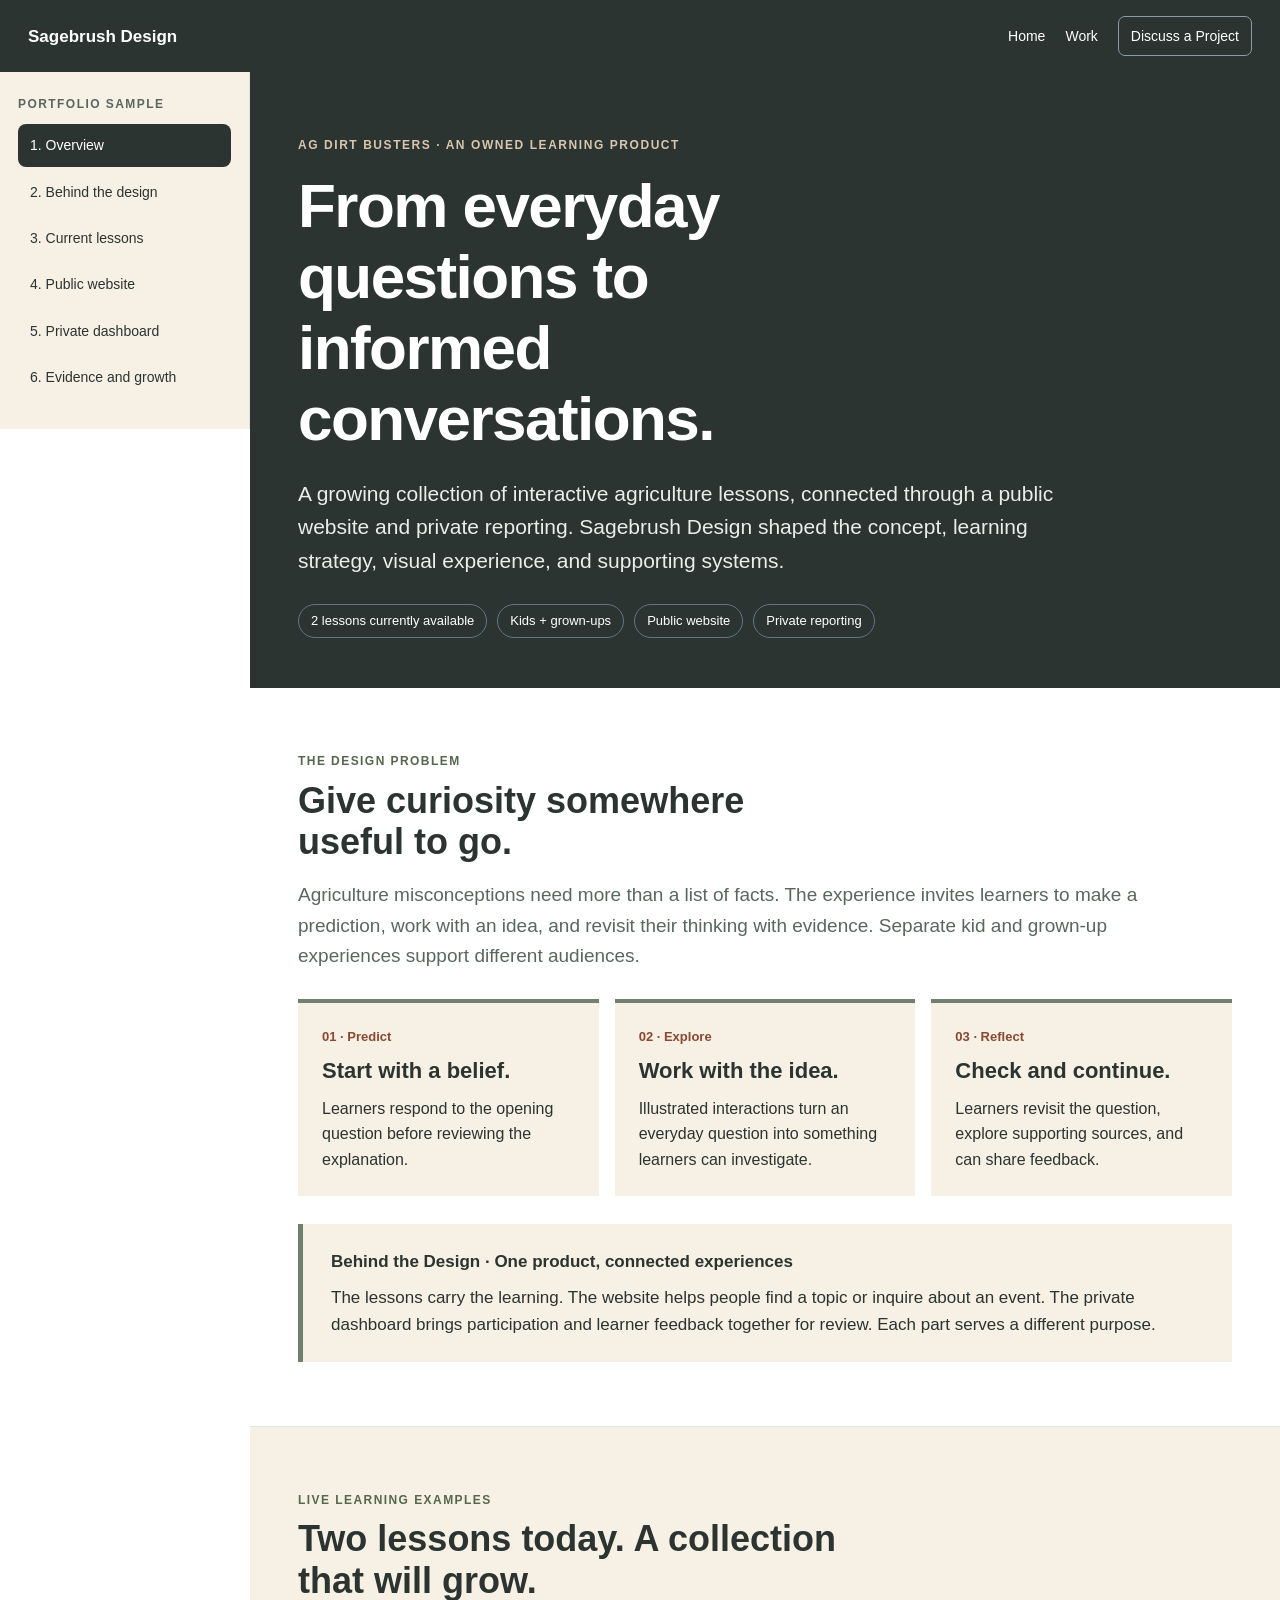
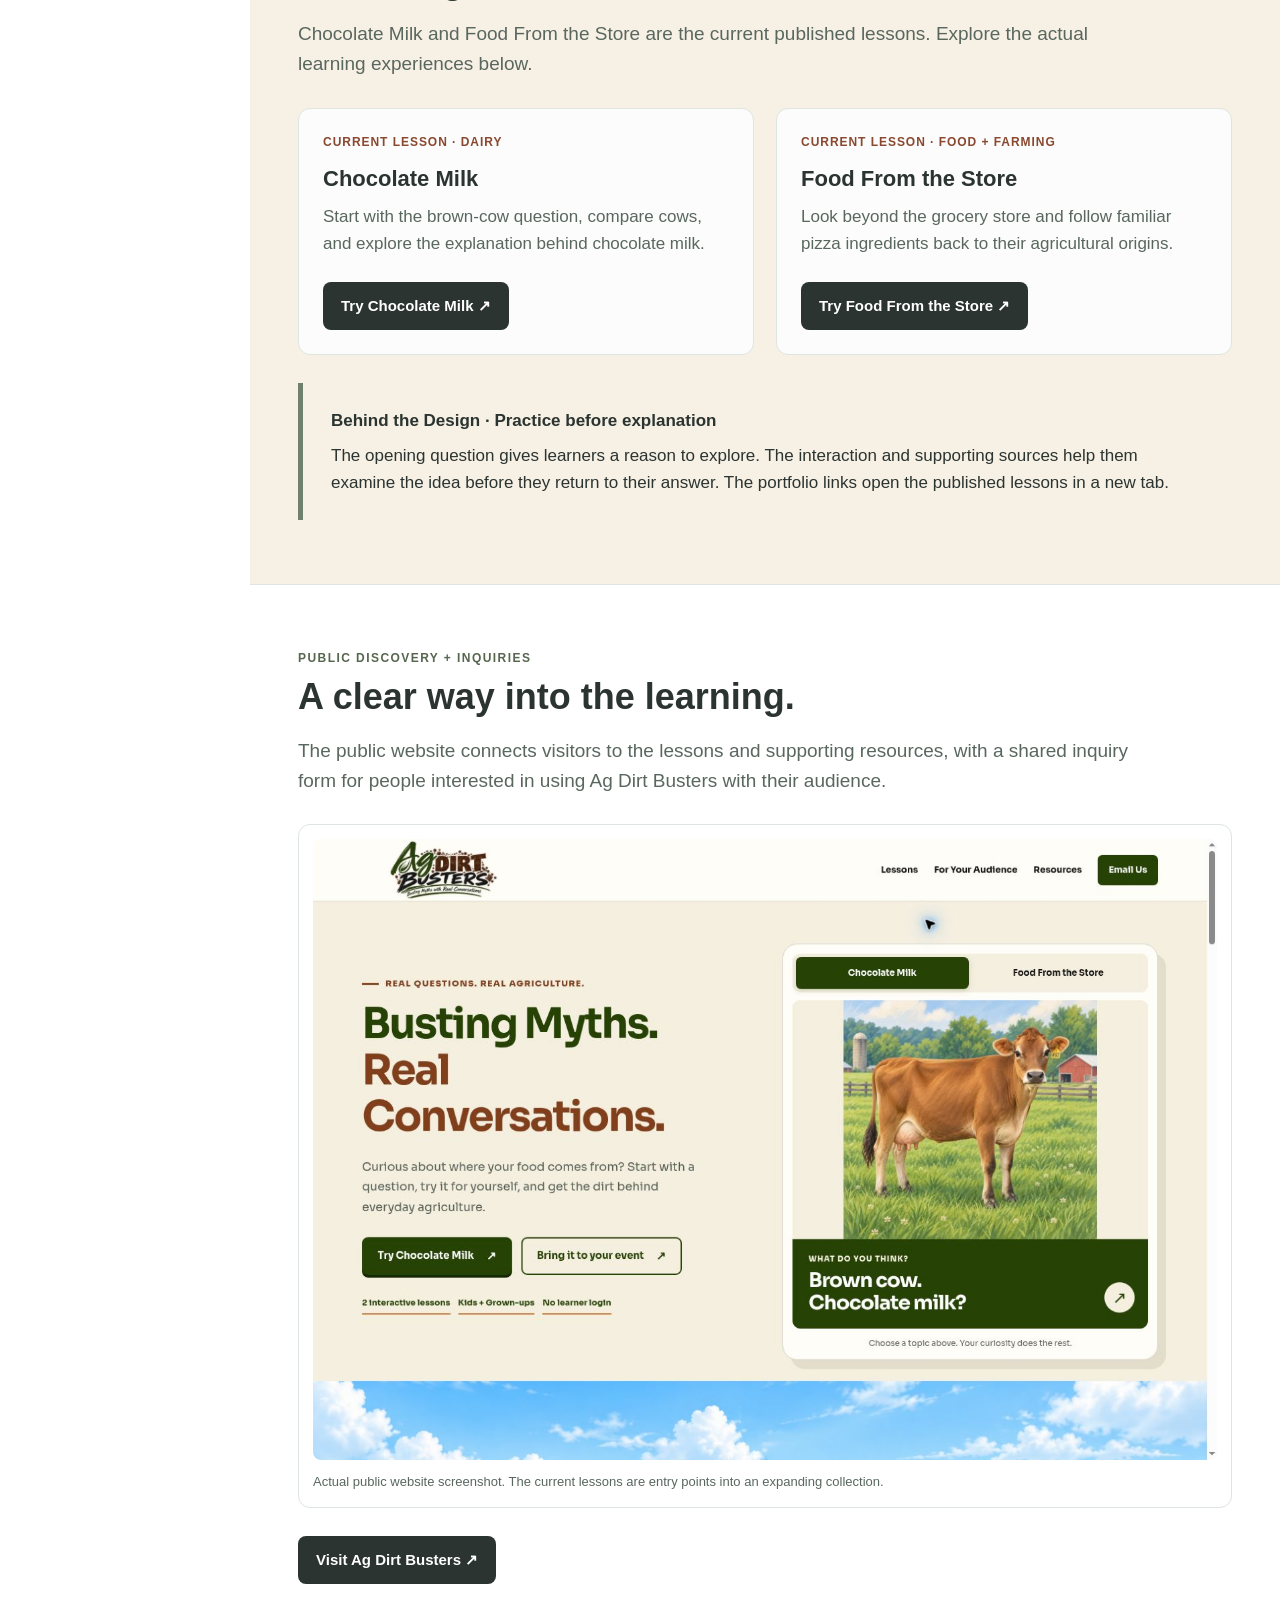
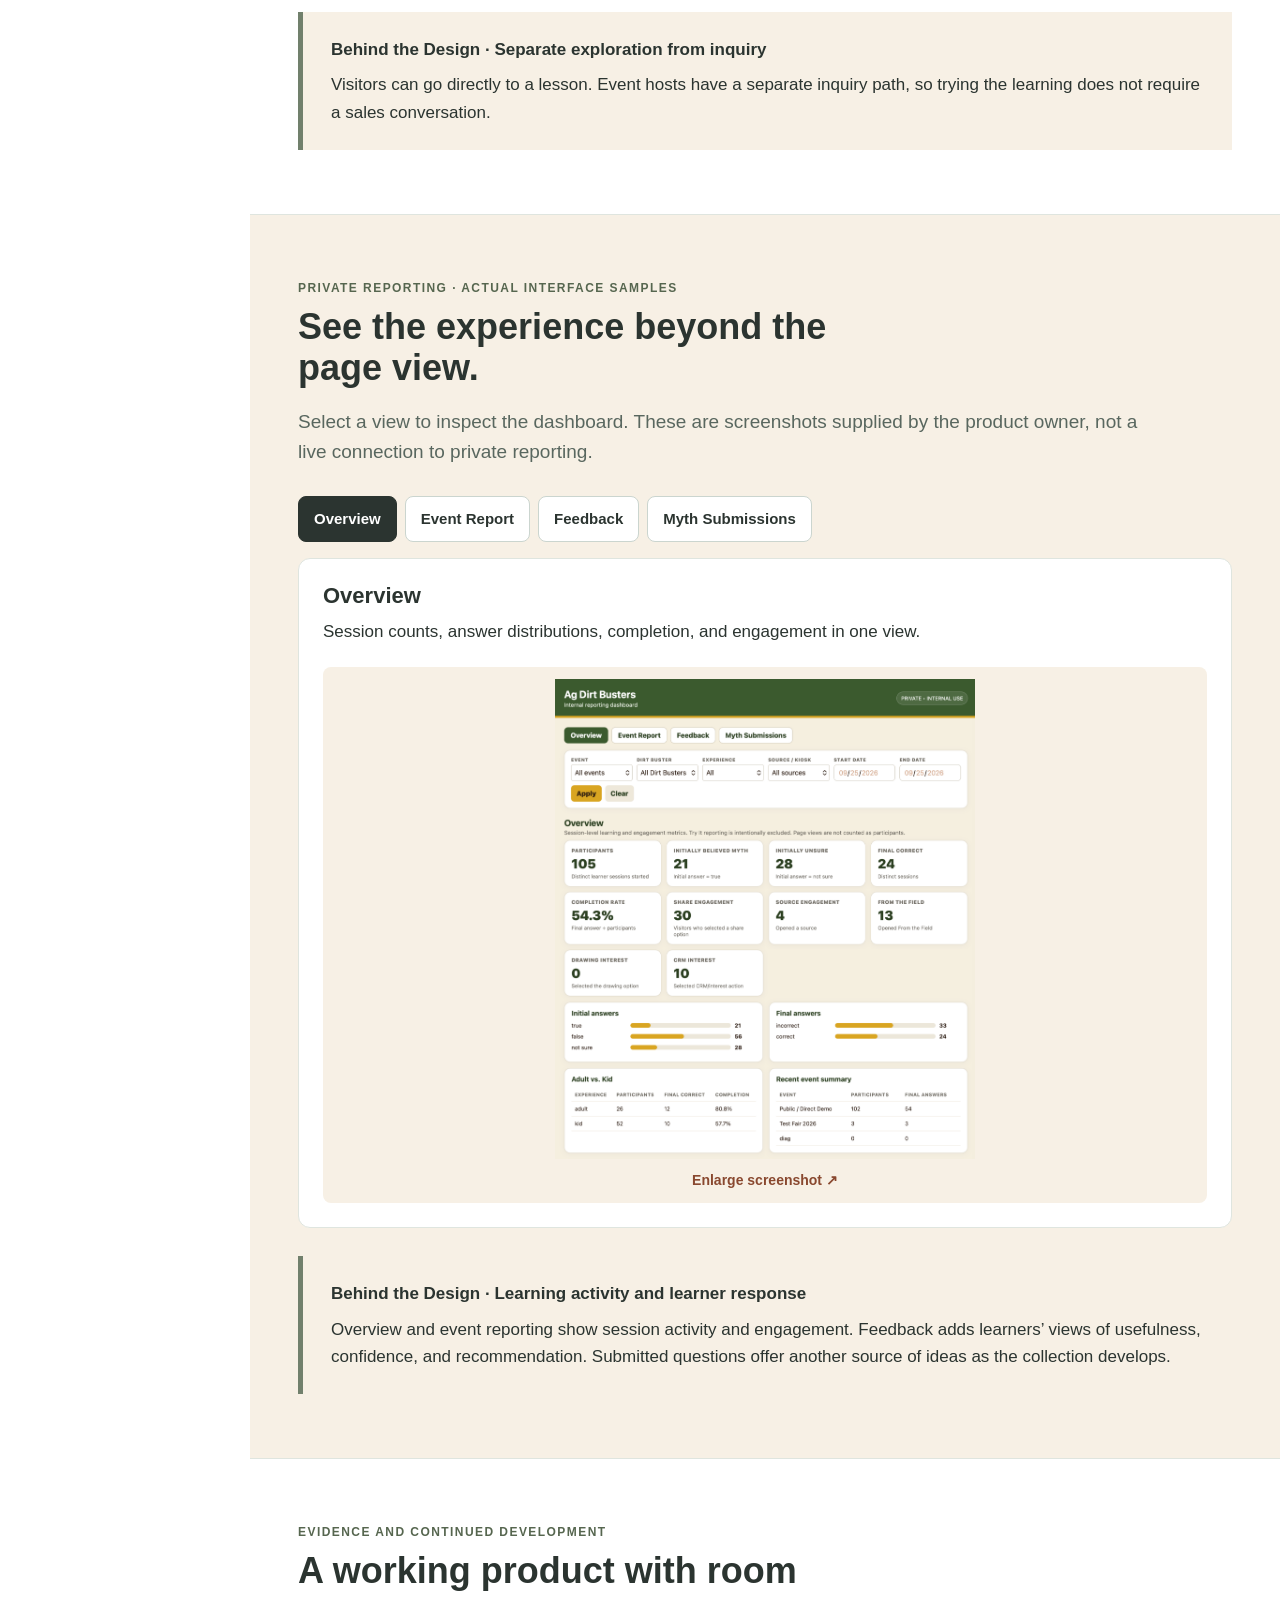
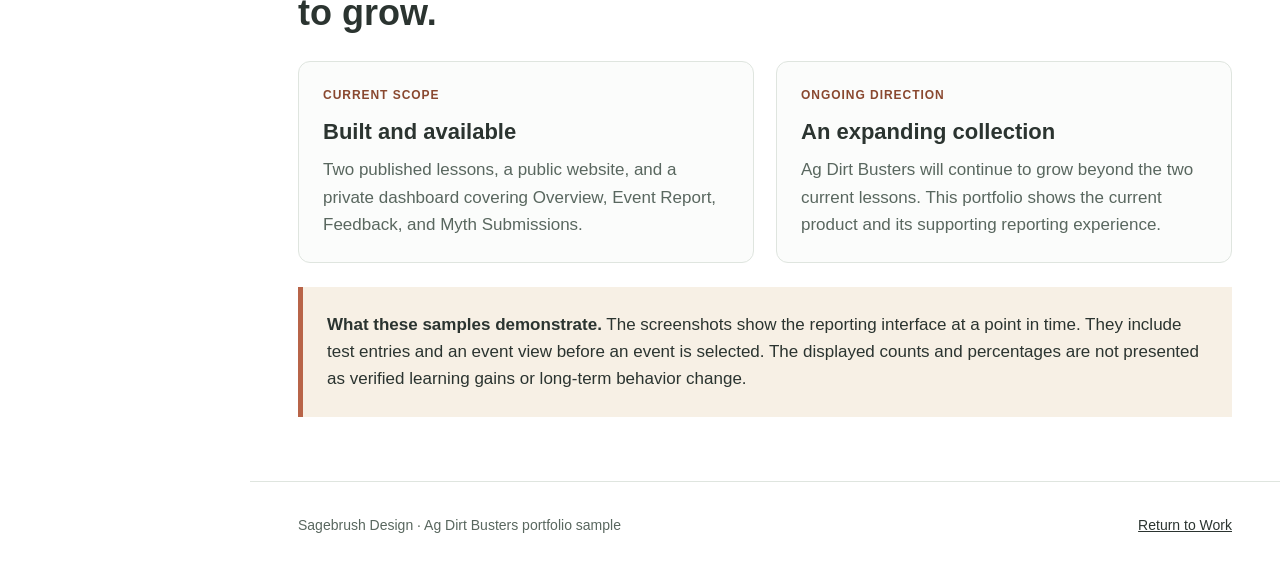
==== website/samples/ag-dirt-busters/index.html @ 55160760 "Add current Ag Dirt Busters portfolio and align sample framing with Sagebrush brand" ====
<!doctype html>
<html lang="en"><head><meta charset="utf-8"><meta name="viewport" content="width=device-width,initial-scale=1">
<title>Ag Dirt Busters | Portfolio Sample | Sagebrush Design</title>
<meta name="description" content="An expanding agriculture learning product: interactive lessons, a public website, and private reporting. Explore the design decisions and actual dashboard samples.">
<style>
:root{--ink:#2B3430;--navy:#2B3430;--sage:#71806c;--clay:#b86448;--cream:#f7f0e5;--muted:#59675f;--line:#dfe5df;--header-h:65px}*{box-sizing:border-box}html{scroll-behavior:smooth}body{margin:0;font:17px/1.6 Arial,Helvetica,sans-serif;color:var(--ink);background:#F7F0E5}img{display:block;max-width:100%}a{color:#89482f}button{font:inherit;cursor:pointer}a:focus-visible,button:focus-visible,summary:focus-visible{outline:3px solid var(--clay);outline-offset:4px}h1,h2,h3,p,figure{margin:0}h1,h2,h3{line-height:1.15}p+p{margin-top:16px}.top{position:sticky;top:0;z-index:20;background:var(--navy);color:white;padding:16px 28px;display:flex;gap:20px;align-items:center;justify-content:space-between;flex-wrap:wrap}.brand{font-weight:700;color:white;text-decoration:none}.site-nav{display:flex;gap:20px;align-items:center;flex-wrap:wrap}.site-nav a{color:white;text-decoration:none;font-size:14px}.site-nav .cta{border:1px solid #8d9aa9;padding:8px 12px;border-radius:7px}.layout{display:grid;grid-template-columns:250px minmax(0,1fr);max-width:1500px;margin:auto;background:white}.nav{position:sticky;top:var(--header-h);align-self:start;max-height:calc(100vh - var(--header-h));overflow:auto;background:#F7F0E5;padding:26px 18px;border-right:1px solid var(--line)}.nav h2{font-size:12px;letter-spacing:.12em;text-transform:uppercase;color:var(--muted);margin-bottom:12px}.nav a{display:block;text-decoration:none;color:var(--ink);font-size:14px;padding:10px 12px;margin:4px 0;border-radius:8px}.nav a:hover{background:#D9C6AE}.nav a[aria-current]{background:var(--navy);color:white}main{min-width:0}section[id]{scroll-margin-top:calc(var(--header-h) + 16px)}.hero{background:var(--navy);color:white;padding:64px 48px 50px}.eyebrow{font-size:12px;font-weight:700;letter-spacing:.13em;text-transform:uppercase;color:#d9c6ae}.hero h1{font-size:clamp(40px,5vw,62px);max-width:14ch;margin:14px 0 22px;letter-spacing:-.025em}.lede{font-size:21px;color:#e8efeb;max-width:760px}.scope{display:flex;flex-wrap:wrap;gap:10px;margin-top:26px}.scope span{border:1px solid #637489;border-radius:999px;padding:6px 12px;font-size:13px}.section{padding:64px 48px;border-bottom:1px solid var(--line)}.section h2{font-size:clamp(28px,3vw,36px);margin:8px 0 18px;max-width:27ch}.section h3{font-size:22px;margin-bottom:12px}.kicker{font-size:12px;text-transform:uppercase;letter-spacing:.12em;color:#56664f;font-weight:700}.intro{font-size:19px;color:var(--muted);max-width:850px}.two,.three{display:grid;grid-template-columns:repeat(2,minmax(0,1fr));gap:22px;margin-top:28px}.three{grid-template-columns:repeat(3,minmax(0,1fr))}.card{padding:24px;border:1px solid var(--line);background:#fbfcfb;border-radius:12px;display:flex;flex-direction:column;align-items:flex-start}.card p{color:var(--muted)}.card .label{font-size:12px;letter-spacing:.08em;text-transform:uppercase;font-weight:700;color:#89482f;margin-bottom:14px}.card .action{margin-top:auto;padding-top:24px}.btn{display:inline-block;background:var(--navy);color:white;padding:12px 18px;border-radius:8px;text-decoration:none;font-weight:700;font-size:15px}.btn:hover{background:#1F2825}.behind{padding:24px 28px;background:#F7F0E5;border-left:5px solid var(--sage);margin-top:28px}.behind strong{display:block;color:var(--navy);margin-bottom:8px}.visual{padding:14px;border:1px solid var(--line);border-radius:12px;background:white;margin:28px 0}.visual img{width:100%;height:auto;border-radius:8px}.caption{font-size:13px;color:var(--muted);margin-top:12px}.tint{background:#F7F0E5}.sequence{display:grid;grid-template-columns:repeat(3,minmax(0,1fr));gap:16px;margin-top:28px}.step{background:var(--cream);border-top:4px solid var(--sage);padding:24px}.step b{display:block;color:#89482f;font-size:13px;margin-bottom:10px}.step p{font-size:16px}.tabs{display:flex;flex-wrap:wrap;gap:8px;margin:28px 0 16px}.tabs button{padding:10px 15px;border:1px solid #cbd5cf;border-radius:8px;background:white;color:var(--ink);font-size:15px;font-weight:700}.tabs button[aria-selected=true]{background:var(--navy);border-color:var(--navy);color:white}.sample-panel{padding:24px;border:1px solid var(--line);border-radius:12px;background:white}.sample-panel[hidden]{display:none}.sample-panel h3{margin:0 0 10px}.sample-panel .image-button{display:block;width:100%;background:#F7F0E5;border:0;border-radius:8px;padding:12px;margin-top:22px}.image-button img{width:100%;height:480px;object-fit:contain}.enlarge{display:block;margin:10px 0 0;color:#89482f;font-size:14px;font-weight:700}.boundary{border-left:5px solid var(--clay);background:var(--cream);padding:24px;margin-top:24px}.footer{padding:32px 48px;color:var(--muted);font-size:14px;display:flex;flex-wrap:wrap;gap:20px;justify-content:space-between}.footer a{color:var(--ink)}dialog{width:min(1250px,calc(100vw - 24px));max-height:calc(100dvh - 24px);padding:20px;border:0;border-radius:12px;background:white}dialog::backdrop{background:#1F2825db}.dialog-head{display:flex;align-items:center;justify-content:space-between;gap:20px;margin-bottom:18px}.dialog-head h2{font-size:22px}.close{width:44px;height:44px;border:1px solid var(--line);background:white;border-radius:8px;font-size:25px}dialog img{width:100%;height:auto}.skip{position:absolute;left:-9999px;z-index:100;background:white;padding:12px}.skip:focus{left:12px;top:12px}
@media(max-width:1000px){.three,.sequence{grid-template-columns:1fr}.layout{grid-template-columns:210px minmax(0,1fr)}}@media(max-width:800px){.layout{display:block}.nav{position:relative;top:auto;display:flex;gap:6px;overflow-x:auto;border-right:0;border-bottom:1px solid var(--line);padding:10px}.nav h2{display:none}.nav a{white-space:nowrap;flex:none;margin:0}.hero,.section{padding:40px 24px}.two{grid-template-columns:1fr}.top{padding:12px 18px}.footer{padding:28px 24px}.image-button img{height:360px}.site-nav{gap:12px}.lede{font-size:19px}}@media(prefers-reduced-motion:reduce){html{scroll-behavior:auto}}
</style></head><body>
<a class="skip" href="#overview">Skip to portfolio content</a>
<header class="top"><a class="brand" href="../../index.html">Sagebrush Design</a><nav class="site-nav" aria-label="Portfolio site navigation"><a href="../../index.html">Home</a><a href="../../work.html">Work</a><a class="cta" href="../../index.html#contact">Discuss a Project</a></nav></header>
<div class="layout"><nav class="nav" aria-label="Ag Dirt Busters portfolio sections"><h2>Portfolio sample</h2><a href="#overview" aria-current="location">1. Overview</a><a href="#design">2. Behind the design</a><a href="#lessons">3. Current lessons</a><a href="#website">4. Public website</a><a href="#dashboard">5. Private dashboard</a><a href="#status">6. Evidence and growth</a></nav>
<main><section class="hero" id="overview"><p class="eyebrow">Ag Dirt Busters · An owned learning product</p><h1>From everyday questions to informed conversations.</h1><p class="lede">A growing collection of interactive agriculture lessons, connected through a public website and private reporting. Sagebrush Design shaped the concept, learning strategy, visual experience, and supporting systems.</p><div class="scope"><span>2 lessons currently available</span><span>Kids + grown-ups</span><span>Public website</span><span>Private reporting</span></div></section>
<section class="section" id="design"><p class="kicker">The design problem</p><h2>Give curiosity somewhere useful to go.</h2><p class="intro">Agriculture misconceptions need more than a list of facts. The experience invites learners to make a prediction, work with an idea, and revisit their thinking with evidence. Separate kid and grown-up experiences support different audiences.</p><div class="sequence"><article class="step"><b>01 · Predict</b><h3>Start with a belief.</h3><p>Learners respond to the opening question before reviewing the explanation.</p></article><article class="step"><b>02 · Explore</b><h3>Work with the idea.</h3><p>Illustrated interactions turn an everyday question into something learners can investigate.</p></article><article class="step"><b>03 · Reflect</b><h3>Check and continue.</h3><p>Learners revisit the question, explore supporting sources, and can share feedback.</p></article></div><div class="behind"><strong>Behind the Design · One product, connected experiences</strong>The lessons carry the learning. The website helps people find a topic or inquire about an event. The private dashboard brings participation and learner feedback together for review. Each part serves a different purpose.</div></section>
<section class="section tint" id="lessons"><p class="kicker">Live learning examples</p><h2>Two lessons today. A collection that will grow.</h2><p class="intro">Chocolate Milk and Food From the Store are the current published lessons. Explore the actual learning experiences below.</p><div class="two"><article class="card"><span class="label">Current lesson · Dairy</span><h3>Chocolate Milk</h3><p>Start with the brown-cow question, compare cows, and explore the explanation behind chocolate milk.</p><div class="action"><a class="btn" href="https://agdirtbusters-chocolatemilkedition.netlify.app/?source=sagebrush" target="_blank" rel="noopener">Try Chocolate Milk ↗</a></div></article><article class="card"><span class="label">Current lesson · Food + farming</span><h3>Food From the Store</h3><p>Look beyond the grocery store and follow familiar pizza ingredients back to their agricultural origins.</p><div class="action"><a class="btn" href="https://agdirtbusters-foodfromthestore.netlify.app/?source=sagebrush" target="_blank" rel="noopener">Try Food From the Store ↗</a></div></article></div><div class="behind"><strong>Behind the Design · Practice before explanation</strong>The opening question gives learners a reason to explore. The interaction and supporting sources help them examine the idea before they return to their answer. The portfolio links open the published lessons in a new tab.</div></section>
<section class="section" id="website"><p class="kicker">Public discovery + inquiries</p><h2>A clear way into the learning.</h2><p class="intro">The public website connects visitors to the lessons and supporting resources, with a shared inquiry form for people interested in using Ag Dirt Busters with their audience.</p><figure class="visual"><img src="../../assets/projects/ag-dirt-busters/public-website.jpg" alt="Published Ag Dirt Busters website showing the Chocolate Milk and Food From the Store choices and a brown cow illustration." loading="lazy"><figcaption class="caption">Actual public website screenshot. The current lessons are entry points into an expanding collection.</figcaption></figure><a class="btn" href="https://agdirtbusters.com/" target="_blank" rel="noopener">Visit Ag Dirt Busters ↗</a><div class="behind"><strong>Behind the Design · Separate exploration from inquiry</strong>Visitors can go directly to a lesson. Event hosts have a separate inquiry path, so trying the learning does not require a sales conversation.</div></section>
<section class="section tint" id="dashboard"><p class="kicker">Private reporting · Actual interface samples</p><h2>See the experience beyond the page view.</h2><p class="intro">Select a view to inspect the dashboard. These are screenshots supplied by the product owner, not a live connection to private reporting.</p>
<div class="tabs" role="tablist" aria-label="Dashboard samples"><button id="tab-overview" role="tab" aria-selected="true" aria-controls="panel-overview" data-panel="overview">Overview</button><button id="tab-event" role="tab" aria-selected="false" aria-controls="panel-event" tabindex="-1" data-panel="event">Event Report</button><button id="tab-feedback" role="tab" aria-selected="false" aria-controls="panel-feedback" tabindex="-1" data-panel="feedback">Feedback</button><button id="tab-myths" role="tab" aria-selected="false" aria-controls="panel-myths" tabindex="-1" data-panel="myths">Myth Submissions</button></div>
<section class="sample-panel" id="panel-overview" role="tabpanel" aria-labelledby="tab-overview" tabindex="0"><h3>Overview</h3><p>Session counts, answer distributions, completion, and engagement in one view.</p><button class="image-button" data-enlarge="Overview" aria-haspopup="dialog" aria-label="Enlarge Overview screenshot"><img src="../../assets/projects/ag-dirt-busters/dashboard-overview.png" alt="Actual Ag Dirt Busters Overview dashboard screenshot." loading="lazy"><span class="enlarge">Enlarge screenshot ↗</span></button></section>
<section class="sample-panel" id="panel-event" role="tabpanel" aria-labelledby="tab-event" tabindex="0" hidden><h3>Event Report</h3><p>Event reporting controls and activity breakdowns. This screenshot shows the state before a specific event is selected.</p><button class="image-button" data-enlarge="Event Report" aria-haspopup="dialog" aria-label="Enlarge Event Report screenshot"><img src="../../assets/projects/ag-dirt-busters/dashboard-event-report.png" alt="Actual Ag Dirt Busters Event Report dashboard screenshot." loading="lazy"><span class="enlarge">Enlarge screenshot ↗</span></button></section>
<section class="sample-panel" id="panel-feedback" role="tabpanel" aria-labelledby="tab-feedback" tabindex="0" hidden><h3>Feedback</h3><p>Response counts and learner views of usefulness, explanation confidence, and recommendation.</p><button class="image-button" data-enlarge="Feedback" aria-haspopup="dialog" aria-label="Enlarge Feedback screenshot"><img src="../../assets/projects/ag-dirt-busters/dashboard-feedback.png" alt="Actual Ag Dirt Busters Feedback dashboard screenshot." loading="lazy"><span class="enlarge">Enlarge screenshot ↗</span></button></section>
<section class="sample-panel" id="panel-myths" role="tabpanel" aria-labelledby="tab-myths" tabindex="0" hidden><h3>Myth Submissions</h3><p>Read-only submitted questions. The visible entries are test data demonstrating the interface.</p><button class="image-button" data-enlarge="Myth Submissions" aria-haspopup="dialog" aria-label="Enlarge Myth Submissions screenshot"><img src="../../assets/projects/ag-dirt-busters/dashboard-myth-submissions.png" alt="Actual Ag Dirt Busters Myth Submissions dashboard screenshot." loading="lazy"><span class="enlarge">Enlarge screenshot ↗</span></button></section>
<div class="behind"><strong>Behind the Design · Learning activity and learner response</strong>Overview and event reporting show session activity and engagement. Feedback adds learners’ views of usefulness, confidence, and recommendation. Submitted questions offer another source of ideas as the collection develops.</div></section>
<section class="section" id="status"><p class="kicker">Evidence and continued development</p><h2>A working product with room to grow.</h2><div class="two"><article class="card"><span class="label">Current scope</span><h3>Built and available</h3><p>Two published lessons, a public website, and a private dashboard covering Overview, Event Report, Feedback, and Myth Submissions.</p></article><article class="card"><span class="label">Ongoing direction</span><h3>An expanding collection</h3><p>Ag Dirt Busters will continue to grow beyond the two current lessons. This portfolio shows the current product and its supporting reporting experience.</p></article></div><div class="boundary"><strong>What these samples demonstrate.</strong> The screenshots show the reporting interface at a point in time. They include test entries and an event view before an event is selected. The displayed counts and percentages are not presented as verified learning gains or long-term behavior change.</div></section>
<footer class="footer"><span>Sagebrush Design · Ag Dirt Busters portfolio sample</span><a href="../../work.html">Return to Work</a></footer></main></div>
<dialog aria-labelledby="image-title" id="image-dialog"><div class="dialog-head"><h2 id="image-title"></h2><button class="close" type="button" aria-label="Close enlarged screenshot">×</button></div><img id="enlarged-image" alt=""></dialog>
<script>
const tabs=[...document.querySelectorAll('[role="tab"]')];
function selectTab(tab){tabs.forEach(t=>{const active=t===tab;t.setAttribute('aria-selected',String(active));t.tabIndex=active?0:-1;document.getElementById(t.getAttribute('aria-controls')).hidden=!active;});}
tabs.forEach((tab,i)=>{tab.addEventListener('click',()=>selectTab(tab));tab.addEventListener('keydown',e=>{let n;if(e.key==='ArrowRight')n=(i+1)%tabs.length;if(e.key==='ArrowLeft')n=(i+tabs.length-1)%tabs.length;if(e.key==='Home')n=0;if(e.key==='End')n=tabs.length-1;if(n!==undefined){e.preventDefault();selectTab(tabs[n]);tabs[n].focus();}});});
const dlg=document.getElementById('image-dialog');let opener;
document.querySelectorAll('[data-enlarge]').forEach(b=>b.addEventListener('click',()=>{opener=b;const im=b.querySelector('img');document.getElementById('image-title').textContent=b.dataset.enlarge;const large=document.getElementById('enlarged-image');large.src=im.src;large.alt=im.alt;dlg.showModal();dlg.querySelector('button').focus();}));
dlg.querySelector('button').addEventListener('click',()=>dlg.close());dlg.addEventListener('close',()=>opener?.focus());
const navLinks=[...document.querySelectorAll('.nav a')];const observer=new IntersectionObserver(entries=>{const visible=entries.filter(e=>e.isIntersecting).sort((a,b)=>b.intersectionRatio-a.intersectionRatio)[0];if(!visible)return;navLinks.forEach(a=>{if(a.hash==='#'+visible.target.id)a.setAttribute('aria-current','location');else a.removeAttribute('aria-current');});},{rootMargin:'-15% 0px -60% 0px',threshold:[0,.1,.5]});navLinks.forEach(a=>observer.observe(document.querySelector(a.hash)));
new ResizeObserver(entries=>document.documentElement.style.setProperty('--header-h',entries[0].target.offsetHeight+'px')).observe(document.querySelector('.top'));
</script></body></html>
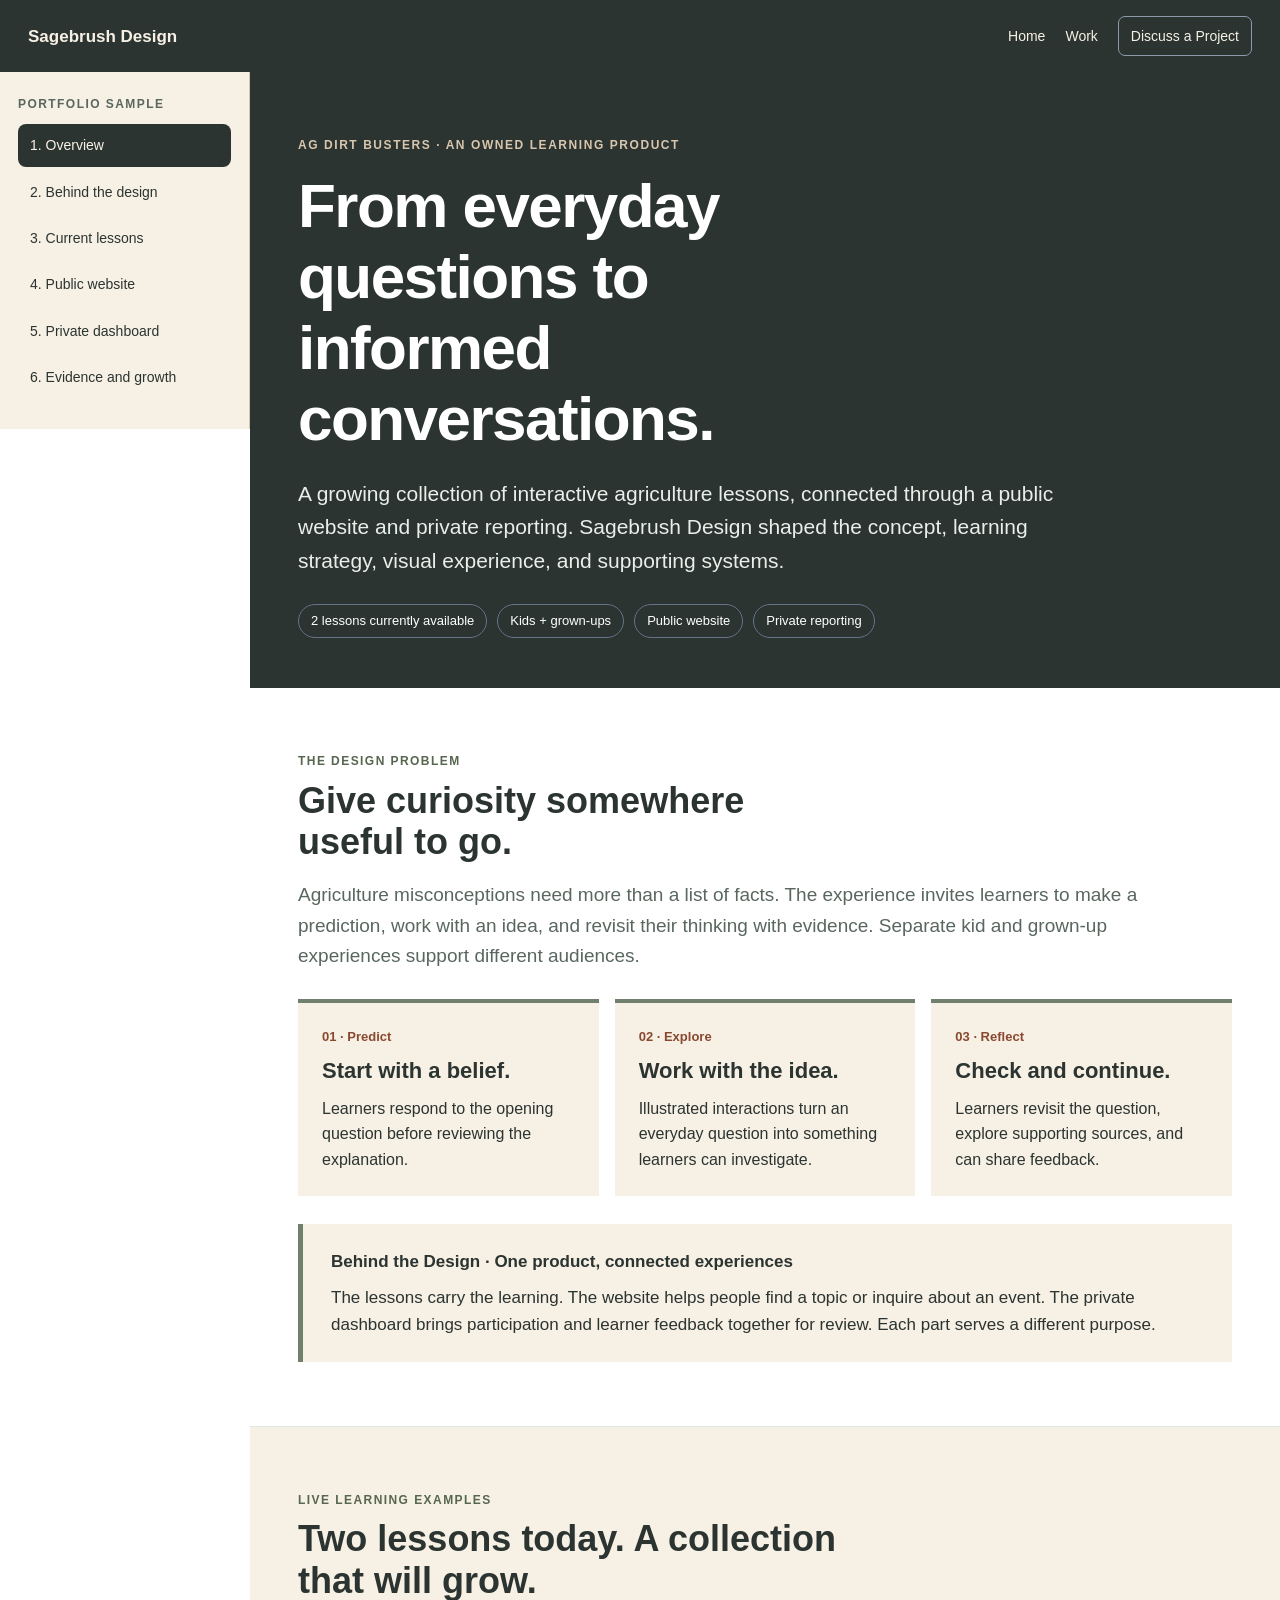
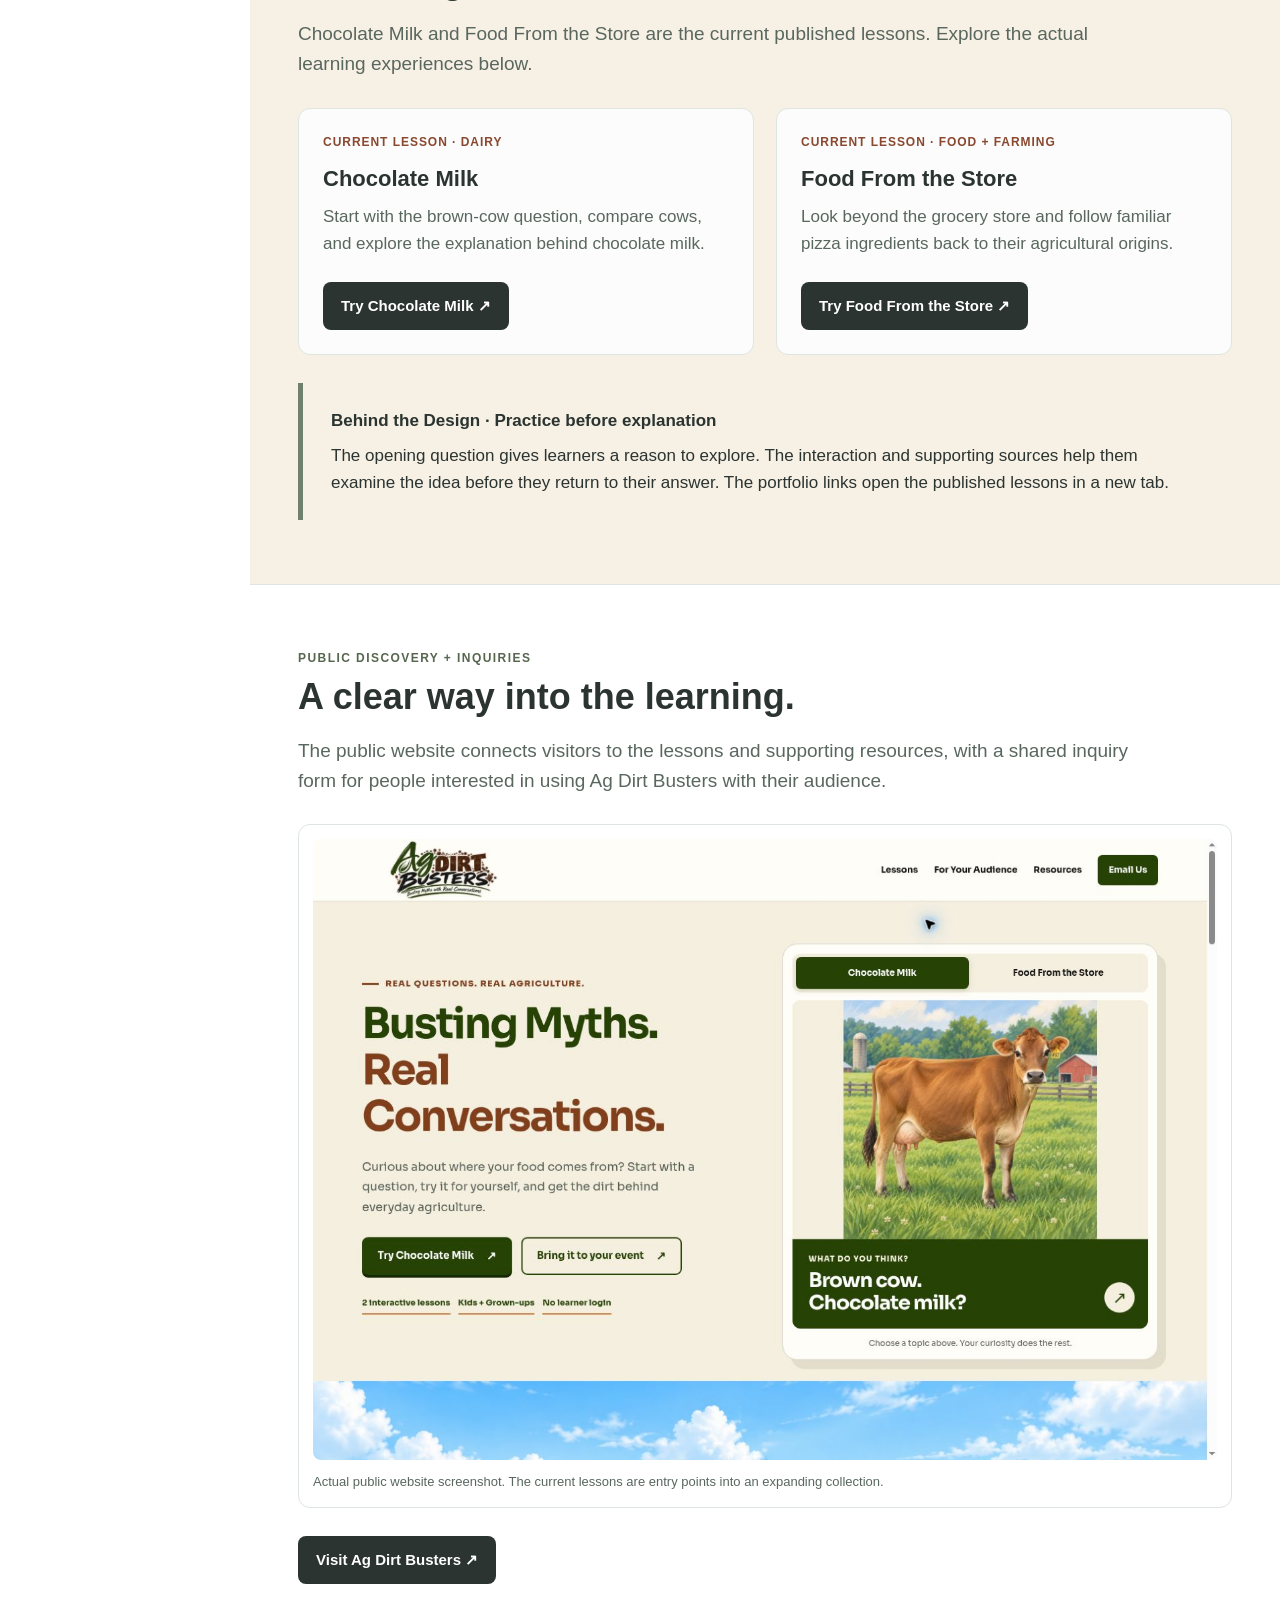
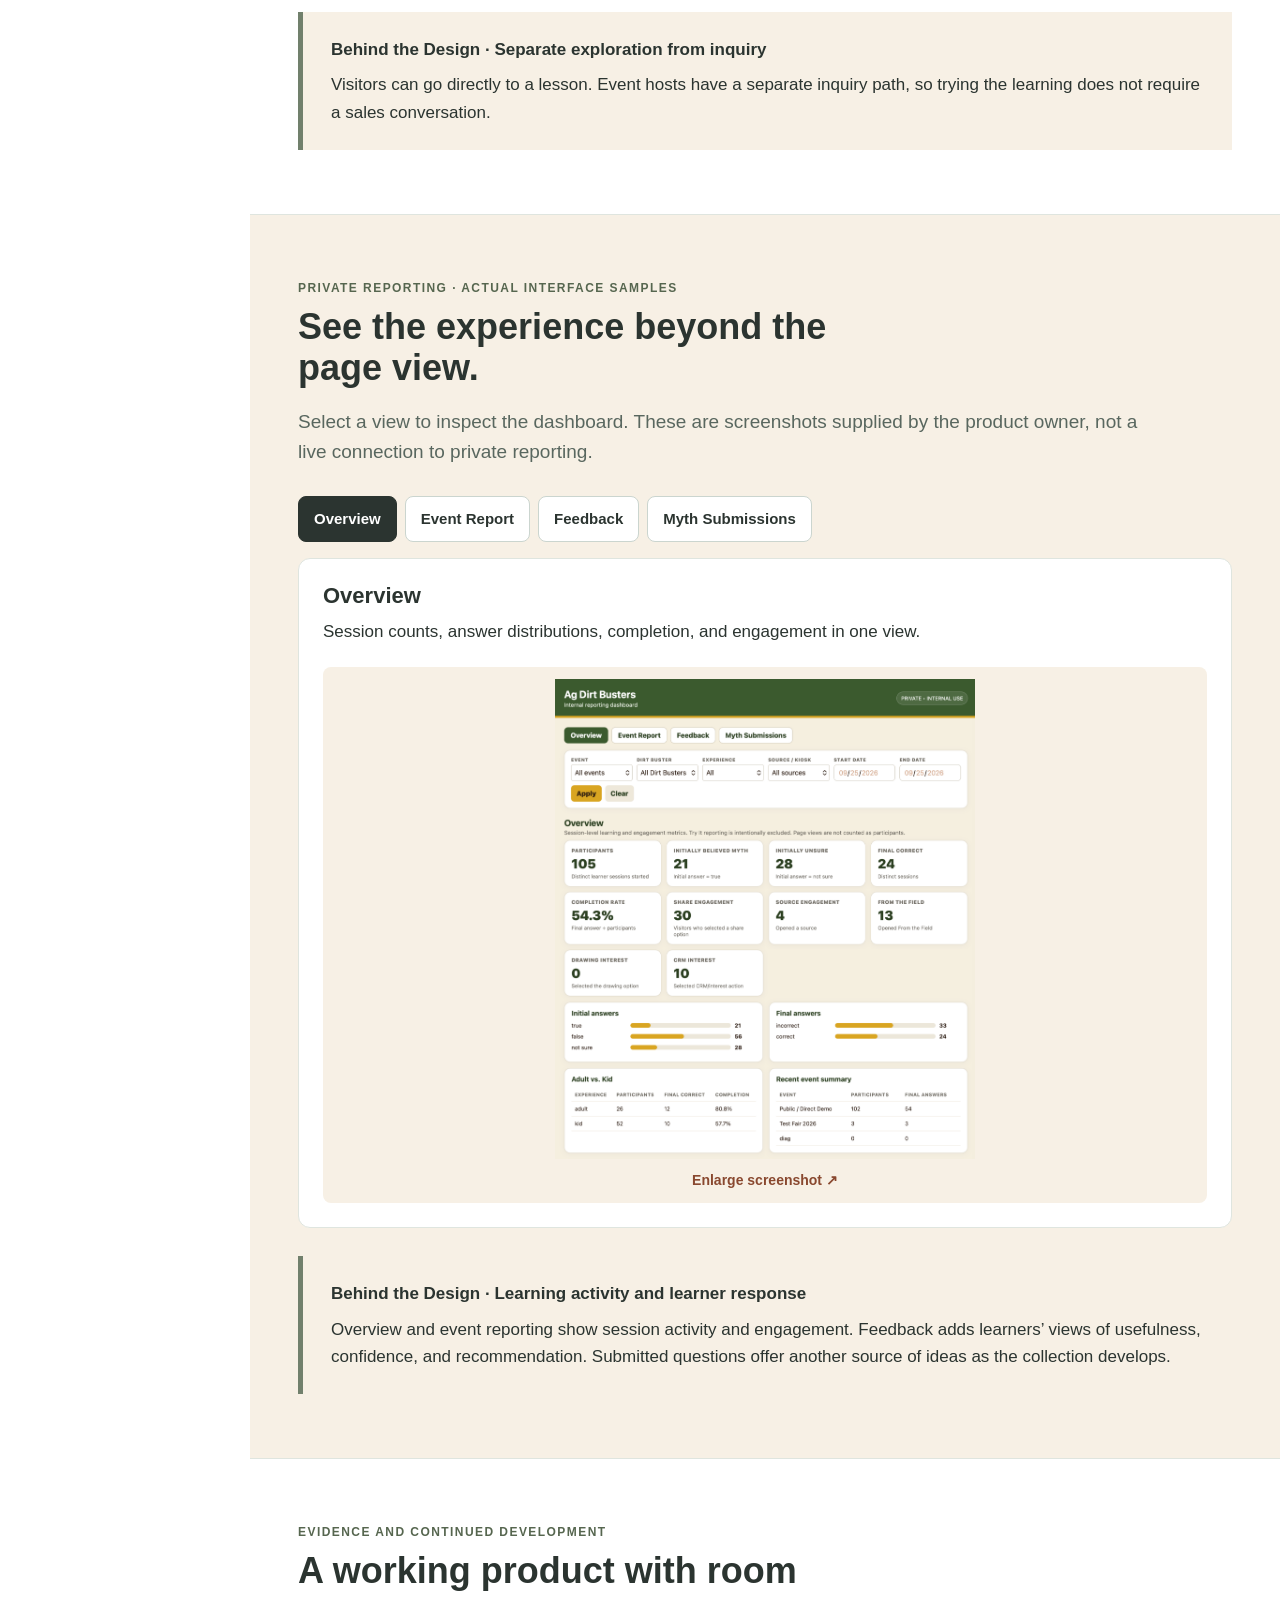
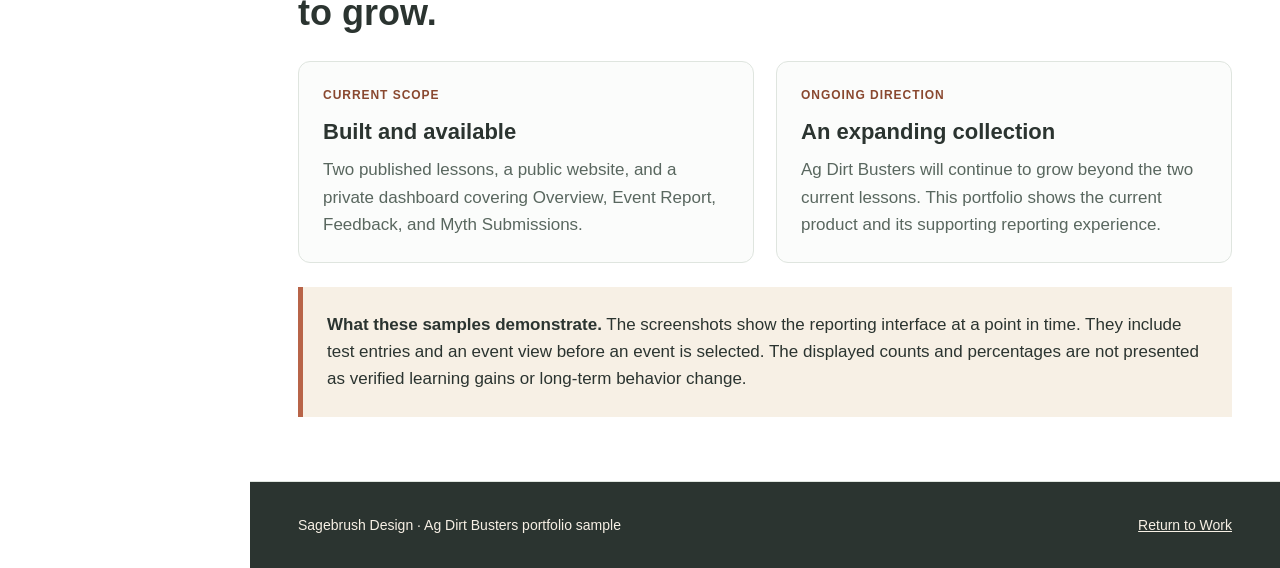
==== commit e2b98eae: "Integrate approved portfolio samples and finish website review build" ====
--- a/website/samples/ag-dirt-busters/index.html
+++ b/website/samples/ag-dirt-busters/index.html
@@ -1,28 +1,30 @@
-<!doctype html>
-<html lang="en"><head><meta charset="utf-8"><meta name="viewport" content="width=device-width,initial-scale=1">
+<!DOCTYPE html>
+
+<html lang="en"><head><meta charset="utf-8"/><meta content="width=device-width,initial-scale=1" name="viewport"/>
 <title>Ag Dirt Busters | Portfolio Sample | Sagebrush Design</title>
-<meta name="description" content="An expanding agriculture learning product: interactive lessons, a public website, and private reporting. Explore the design decisions and actual dashboard samples.">
+<meta content="An expanding agriculture learning product: interactive lessons, a public website, and private reporting. Explore the design decisions and actual dashboard samples." name="description"/>
 <style>
 :root{--ink:#2B3430;--navy:#2B3430;--sage:#71806c;--clay:#b86448;--cream:#f7f0e5;--muted:#59675f;--line:#dfe5df;--header-h:65px}*{box-sizing:border-box}html{scroll-behavior:smooth}body{margin:0;font:17px/1.6 Arial,Helvetica,sans-serif;color:var(--ink);background:#F7F0E5}img{display:block;max-width:100%}a{color:#89482f}button{font:inherit;cursor:pointer}a:focus-visible,button:focus-visible,summary:focus-visible{outline:3px solid var(--clay);outline-offset:4px}h1,h2,h3,p,figure{margin:0}h1,h2,h3{line-height:1.15}p+p{margin-top:16px}.top{position:sticky;top:0;z-index:20;background:var(--navy);color:white;padding:16px 28px;display:flex;gap:20px;align-items:center;justify-content:space-between;flex-wrap:wrap}.brand{font-weight:700;color:white;text-decoration:none}.site-nav{display:flex;gap:20px;align-items:center;flex-wrap:wrap}.site-nav a{color:white;text-decoration:none;font-size:14px}.site-nav .cta{border:1px solid #8d9aa9;padding:8px 12px;border-radius:7px}.layout{display:grid;grid-template-columns:250px minmax(0,1fr);max-width:1500px;margin:auto;background:white}.nav{position:sticky;top:var(--header-h);align-self:start;max-height:calc(100vh - var(--header-h));overflow:auto;background:#F7F0E5;padding:26px 18px;border-right:1px solid var(--line)}.nav h2{font-size:12px;letter-spacing:.12em;text-transform:uppercase;color:var(--muted);margin-bottom:12px}.nav a{display:block;text-decoration:none;color:var(--ink);font-size:14px;padding:10px 12px;margin:4px 0;border-radius:8px}.nav a:hover{background:#D9C6AE}.nav a[aria-current]{background:var(--navy);color:white}main{min-width:0}section[id]{scroll-margin-top:calc(var(--header-h) + 16px)}.hero{background:var(--navy);color:white;padding:64px 48px 50px}.eyebrow{font-size:12px;font-weight:700;letter-spacing:.13em;text-transform:uppercase;color:#d9c6ae}.hero h1{font-size:clamp(40px,5vw,62px);max-width:14ch;margin:14px 0 22px;letter-spacing:-.025em}.lede{font-size:21px;color:#e8efeb;max-width:760px}.scope{display:flex;flex-wrap:wrap;gap:10px;margin-top:26px}.scope span{border:1px solid #637489;border-radius:999px;padding:6px 12px;font-size:13px}.section{padding:64px 48px;border-bottom:1px solid var(--line)}.section h2{font-size:clamp(28px,3vw,36px);margin:8px 0 18px;max-width:27ch}.section h3{font-size:22px;margin-bottom:12px}.kicker{font-size:12px;text-transform:uppercase;letter-spacing:.12em;color:#56664f;font-weight:700}.intro{font-size:19px;color:var(--muted);max-width:850px}.two,.three{display:grid;grid-template-columns:repeat(2,minmax(0,1fr));gap:22px;margin-top:28px}.three{grid-template-columns:repeat(3,minmax(0,1fr))}.card{padding:24px;border:1px solid var(--line);background:#fbfcfb;border-radius:12px;display:flex;flex-direction:column;align-items:flex-start}.card p{color:var(--muted)}.card .label{font-size:12px;letter-spacing:.08em;text-transform:uppercase;font-weight:700;color:#89482f;margin-bottom:14px}.card .action{margin-top:auto;padding-top:24px}.btn{display:inline-block;background:var(--navy);color:white;padding:12px 18px;border-radius:8px;text-decoration:none;font-weight:700;font-size:15px}.btn:hover{background:#1F2825}.behind{padding:24px 28px;background:#F7F0E5;border-left:5px solid var(--sage);margin-top:28px}.behind strong{display:block;color:var(--navy);margin-bottom:8px}.visual{padding:14px;border:1px solid var(--line);border-radius:12px;background:white;margin:28px 0}.visual img{width:100%;height:auto;border-radius:8px}.caption{font-size:13px;color:var(--muted);margin-top:12px}.tint{background:#F7F0E5}.sequence{display:grid;grid-template-columns:repeat(3,minmax(0,1fr));gap:16px;margin-top:28px}.step{background:var(--cream);border-top:4px solid var(--sage);padding:24px}.step b{display:block;color:#89482f;font-size:13px;margin-bottom:10px}.step p{font-size:16px}.tabs{display:flex;flex-wrap:wrap;gap:8px;margin:28px 0 16px}.tabs button{padding:10px 15px;border:1px solid #cbd5cf;border-radius:8px;background:white;color:var(--ink);font-size:15px;font-weight:700}.tabs button[aria-selected=true]{background:var(--navy);border-color:var(--navy);color:white}.sample-panel{padding:24px;border:1px solid var(--line);border-radius:12px;background:white}.sample-panel[hidden]{display:none}.sample-panel h3{margin:0 0 10px}.sample-panel .image-button{display:block;width:100%;background:#F7F0E5;border:0;border-radius:8px;padding:12px;margin-top:22px}.image-button img{width:100%;height:480px;object-fit:contain}.enlarge{display:block;margin:10px 0 0;color:#89482f;font-size:14px;font-weight:700}.boundary{border-left:5px solid var(--clay);background:var(--cream);padding:24px;margin-top:24px}.footer{padding:32px 48px;color:var(--muted);font-size:14px;display:flex;flex-wrap:wrap;gap:20px;justify-content:space-between}.footer a{color:var(--ink)}dialog{width:min(1250px,calc(100vw - 24px));max-height:calc(100dvh - 24px);padding:20px;border:0;border-radius:12px;background:white}dialog::backdrop{background:#1F2825db}.dialog-head{display:flex;align-items:center;justify-content:space-between;gap:20px;margin-bottom:18px}.dialog-head h2{font-size:22px}.close{width:44px;height:44px;border:1px solid var(--line);background:white;border-radius:8px;font-size:25px}dialog img{width:100%;height:auto}.skip{position:absolute;left:-9999px;z-index:100;background:white;padding:12px}.skip:focus{left:12px;top:12px}
 @media(max-width:1000px){.three,.sequence{grid-template-columns:1fr}.layout{grid-template-columns:210px minmax(0,1fr)}}@media(max-width:800px){.layout{display:block}.nav{position:relative;top:auto;display:flex;gap:6px;overflow-x:auto;border-right:0;border-bottom:1px solid var(--line);padding:10px}.nav h2{display:none}.nav a{white-space:nowrap;flex:none;margin:0}.hero,.section{padding:40px 24px}.two{grid-template-columns:1fr}.top{padding:12px 18px}.footer{padding:28px 24px}.image-button img{height:360px}.site-nav{gap:12px}.lede{font-size:19px}}@media(prefers-reduced-motion:reduce){html{scroll-behavior:auto}}
-</style></head><body>
+</style><link href="../../css/sample-common.css" rel="stylesheet"/>
+<link href="https://www.sagebrush-design.com/samples/ag-dirt-busters/" rel="canonical"/></head><body>
 <a class="skip" href="#overview">Skip to portfolio content</a>
-<header class="top"><a class="brand" href="../../index.html">Sagebrush Design</a><nav class="site-nav" aria-label="Portfolio site navigation"><a href="../../index.html">Home</a><a href="../../work.html">Work</a><a class="cta" href="../../index.html#contact">Discuss a Project</a></nav></header>
-<div class="layout"><nav class="nav" aria-label="Ag Dirt Busters portfolio sections"><h2>Portfolio sample</h2><a href="#overview" aria-current="location">1. Overview</a><a href="#design">2. Behind the design</a><a href="#lessons">3. Current lessons</a><a href="#website">4. Public website</a><a href="#dashboard">5. Private dashboard</a><a href="#status">6. Evidence and growth</a></nav>
+<header class="top"><a class="brand" href="../../index.html">Sagebrush Design</a><nav aria-label="Portfolio site navigation" class="site-nav"><a href="../../index.html">Home</a><a href="../../work.html">Work</a><a class="cta" href="../../index.html#contact">Discuss a Project</a></nav></header>
+<div class="layout"><nav aria-label="Ag Dirt Busters portfolio sections" class="nav"><h2>Portfolio sample</h2><a aria-current="location" href="#overview">1. Overview</a><a href="#design">2. Behind the design</a><a href="#lessons">3. Current lessons</a><a href="#website">4. Public website</a><a href="#dashboard">5. Private dashboard</a><a href="#status">6. Evidence and growth</a></nav>
 <main><section class="hero" id="overview"><p class="eyebrow">Ag Dirt Busters · An owned learning product</p><h1>From everyday questions to informed conversations.</h1><p class="lede">A growing collection of interactive agriculture lessons, connected through a public website and private reporting. Sagebrush Design shaped the concept, learning strategy, visual experience, and supporting systems.</p><div class="scope"><span>2 lessons currently available</span><span>Kids + grown-ups</span><span>Public website</span><span>Private reporting</span></div></section>
 <section class="section" id="design"><p class="kicker">The design problem</p><h2>Give curiosity somewhere useful to go.</h2><p class="intro">Agriculture misconceptions need more than a list of facts. The experience invites learners to make a prediction, work with an idea, and revisit their thinking with evidence. Separate kid and grown-up experiences support different audiences.</p><div class="sequence"><article class="step"><b>01 · Predict</b><h3>Start with a belief.</h3><p>Learners respond to the opening question before reviewing the explanation.</p></article><article class="step"><b>02 · Explore</b><h3>Work with the idea.</h3><p>Illustrated interactions turn an everyday question into something learners can investigate.</p></article><article class="step"><b>03 · Reflect</b><h3>Check and continue.</h3><p>Learners revisit the question, explore supporting sources, and can share feedback.</p></article></div><div class="behind"><strong>Behind the Design · One product, connected experiences</strong>The lessons carry the learning. The website helps people find a topic or inquire about an event. The private dashboard brings participation and learner feedback together for review. Each part serves a different purpose.</div></section>
-<section class="section tint" id="lessons"><p class="kicker">Live learning examples</p><h2>Two lessons today. A collection that will grow.</h2><p class="intro">Chocolate Milk and Food From the Store are the current published lessons. Explore the actual learning experiences below.</p><div class="two"><article class="card"><span class="label">Current lesson · Dairy</span><h3>Chocolate Milk</h3><p>Start with the brown-cow question, compare cows, and explore the explanation behind chocolate milk.</p><div class="action"><a class="btn" href="https://agdirtbusters-chocolatemilkedition.netlify.app/?source=sagebrush" target="_blank" rel="noopener">Try Chocolate Milk ↗</a></div></article><article class="card"><span class="label">Current lesson · Food + farming</span><h3>Food From the Store</h3><p>Look beyond the grocery store and follow familiar pizza ingredients back to their agricultural origins.</p><div class="action"><a class="btn" href="https://agdirtbusters-foodfromthestore.netlify.app/?source=sagebrush" target="_blank" rel="noopener">Try Food From the Store ↗</a></div></article></div><div class="behind"><strong>Behind the Design · Practice before explanation</strong>The opening question gives learners a reason to explore. The interaction and supporting sources help them examine the idea before they return to their answer. The portfolio links open the published lessons in a new tab.</div></section>
-<section class="section" id="website"><p class="kicker">Public discovery + inquiries</p><h2>A clear way into the learning.</h2><p class="intro">The public website connects visitors to the lessons and supporting resources, with a shared inquiry form for people interested in using Ag Dirt Busters with their audience.</p><figure class="visual"><img src="../../assets/projects/ag-dirt-busters/public-website.jpg" alt="Published Ag Dirt Busters website showing the Chocolate Milk and Food From the Store choices and a brown cow illustration." loading="lazy"><figcaption class="caption">Actual public website screenshot. The current lessons are entry points into an expanding collection.</figcaption></figure><a class="btn" href="https://agdirtbusters.com/" target="_blank" rel="noopener">Visit Ag Dirt Busters ↗</a><div class="behind"><strong>Behind the Design · Separate exploration from inquiry</strong>Visitors can go directly to a lesson. Event hosts have a separate inquiry path, so trying the learning does not require a sales conversation.</div></section>
+<section class="section tint" id="lessons"><p class="kicker">Live learning examples</p><h2>Two lessons today. A collection that will grow.</h2><p class="intro">Chocolate Milk and Food From the Store are the current published lessons. Explore the actual learning experiences below.</p><div class="two"><article class="card"><span class="label">Current lesson · Dairy</span><h3>Chocolate Milk</h3><p>Start with the brown-cow question, compare cows, and explore the explanation behind chocolate milk.</p><div class="action"><a class="btn" href="https://agdirtbusters-chocolatemilkedition.netlify.app/?source=sagebrush" rel="noopener" target="_blank">Try Chocolate Milk ↗</a></div></article><article class="card"><span class="label">Current lesson · Food + farming</span><h3>Food From the Store</h3><p>Look beyond the grocery store and follow familiar pizza ingredients back to their agricultural origins.</p><div class="action"><a class="btn" href="https://agdirtbusters-foodfromthestore.netlify.app/?source=sagebrush" rel="noopener" target="_blank">Try Food From the Store ↗</a></div></article></div><div class="behind"><strong>Behind the Design · Practice before explanation</strong>The opening question gives learners a reason to explore. The interaction and supporting sources help them examine the idea before they return to their answer. The portfolio links open the published lessons in a new tab.</div></section>
+<section class="section" id="website"><p class="kicker">Public discovery + inquiries</p><h2>A clear way into the learning.</h2><p class="intro">The public website connects visitors to the lessons and supporting resources, with a shared inquiry form for people interested in using Ag Dirt Busters with their audience.</p><figure class="visual"><img alt="Published Ag Dirt Busters website showing the Chocolate Milk and Food From the Store choices and a brown cow illustration." loading="lazy" src="../../assets/projects/ag-dirt-busters/review/visual-1.jpg"/><figcaption class="caption">Actual public website screenshot. The current lessons are entry points into an expanding collection.</figcaption></figure><a class="btn" href="https://agdirtbusters.com/?source=sagebrush" rel="noopener" target="_blank">Visit Ag Dirt Busters ↗</a><div class="behind"><strong>Behind the Design · Separate exploration from inquiry</strong>Visitors can go directly to a lesson. Event hosts have a separate inquiry path, so trying the learning does not require a sales conversation.</div></section>
 <section class="section tint" id="dashboard"><p class="kicker">Private reporting · Actual interface samples</p><h2>See the experience beyond the page view.</h2><p class="intro">Select a view to inspect the dashboard. These are screenshots supplied by the product owner, not a live connection to private reporting.</p>
-<div class="tabs" role="tablist" aria-label="Dashboard samples"><button id="tab-overview" role="tab" aria-selected="true" aria-controls="panel-overview" data-panel="overview">Overview</button><button id="tab-event" role="tab" aria-selected="false" aria-controls="panel-event" tabindex="-1" data-panel="event">Event Report</button><button id="tab-feedback" role="tab" aria-selected="false" aria-controls="panel-feedback" tabindex="-1" data-panel="feedback">Feedback</button><button id="tab-myths" role="tab" aria-selected="false" aria-controls="panel-myths" tabindex="-1" data-panel="myths">Myth Submissions</button></div>
-<section class="sample-panel" id="panel-overview" role="tabpanel" aria-labelledby="tab-overview" tabindex="0"><h3>Overview</h3><p>Session counts, answer distributions, completion, and engagement in one view.</p><button class="image-button" data-enlarge="Overview" aria-haspopup="dialog" aria-label="Enlarge Overview screenshot"><img src="../../assets/projects/ag-dirt-busters/dashboard-overview.png" alt="Actual Ag Dirt Busters Overview dashboard screenshot." loading="lazy"><span class="enlarge">Enlarge screenshot ↗</span></button></section>
-<section class="sample-panel" id="panel-event" role="tabpanel" aria-labelledby="tab-event" tabindex="0" hidden><h3>Event Report</h3><p>Event reporting controls and activity breakdowns. This screenshot shows the state before a specific event is selected.</p><button class="image-button" data-enlarge="Event Report" aria-haspopup="dialog" aria-label="Enlarge Event Report screenshot"><img src="../../assets/projects/ag-dirt-busters/dashboard-event-report.png" alt="Actual Ag Dirt Busters Event Report dashboard screenshot." loading="lazy"><span class="enlarge">Enlarge screenshot ↗</span></button></section>
-<section class="sample-panel" id="panel-feedback" role="tabpanel" aria-labelledby="tab-feedback" tabindex="0" hidden><h3>Feedback</h3><p>Response counts and learner views of usefulness, explanation confidence, and recommendation.</p><button class="image-button" data-enlarge="Feedback" aria-haspopup="dialog" aria-label="Enlarge Feedback screenshot"><img src="../../assets/projects/ag-dirt-busters/dashboard-feedback.png" alt="Actual Ag Dirt Busters Feedback dashboard screenshot." loading="lazy"><span class="enlarge">Enlarge screenshot ↗</span></button></section>
-<section class="sample-panel" id="panel-myths" role="tabpanel" aria-labelledby="tab-myths" tabindex="0" hidden><h3>Myth Submissions</h3><p>Read-only submitted questions. The visible entries are test data demonstrating the interface.</p><button class="image-button" data-enlarge="Myth Submissions" aria-haspopup="dialog" aria-label="Enlarge Myth Submissions screenshot"><img src="../../assets/projects/ag-dirt-busters/dashboard-myth-submissions.png" alt="Actual Ag Dirt Busters Myth Submissions dashboard screenshot." loading="lazy"><span class="enlarge">Enlarge screenshot ↗</span></button></section>
+<div aria-label="Dashboard samples" class="tabs" role="tablist"><button aria-controls="panel-overview" aria-selected="true" data-panel="overview" id="tab-overview" role="tab">Overview</button><button aria-controls="panel-event" aria-selected="false" data-panel="event" id="tab-event" role="tab" tabindex="-1">Event Report</button><button aria-controls="panel-feedback" aria-selected="false" data-panel="feedback" id="tab-feedback" role="tab" tabindex="-1">Feedback</button><button aria-controls="panel-myths" aria-selected="false" data-panel="myths" id="tab-myths" role="tab" tabindex="-1">Myth Submissions</button></div>
+<section aria-labelledby="tab-overview" class="sample-panel" id="panel-overview" role="tabpanel" tabindex="0"><h3>Overview</h3><p>Session counts, answer distributions, completion, and engagement in one view.</p><button aria-haspopup="dialog" aria-label="Enlarge Overview screenshot" class="image-button" data-enlarge="Overview"><img alt="Actual Ag Dirt Busters Overview dashboard screenshot." loading="lazy" src="../../assets/projects/ag-dirt-busters/review/visual-2.png"/><span class="enlarge">Enlarge screenshot ↗</span></button></section>
+<section aria-labelledby="tab-event" class="sample-panel" hidden="" id="panel-event" role="tabpanel" tabindex="0"><h3>Event Report</h3><p>Event reporting controls and activity breakdowns. This screenshot shows the state before a specific event is selected.</p><button aria-haspopup="dialog" aria-label="Enlarge Event Report screenshot" class="image-button" data-enlarge="Event Report"><img alt="Actual Ag Dirt Busters Event Report dashboard screenshot." loading="lazy" src="../../assets/projects/ag-dirt-busters/review/visual-3.png"/><span class="enlarge">Enlarge screenshot ↗</span></button></section>
+<section aria-labelledby="tab-feedback" class="sample-panel" hidden="" id="panel-feedback" role="tabpanel" tabindex="0"><h3>Feedback</h3><p>Response counts and learner views of usefulness, explanation confidence, and recommendation.</p><button aria-haspopup="dialog" aria-label="Enlarge Feedback screenshot" class="image-button" data-enlarge="Feedback"><img alt="Actual Ag Dirt Busters Feedback dashboard screenshot." loading="lazy" src="../../assets/projects/ag-dirt-busters/review/visual-4.png"/><span class="enlarge">Enlarge screenshot ↗</span></button></section>
+<section aria-labelledby="tab-myths" class="sample-panel" hidden="" id="panel-myths" role="tabpanel" tabindex="0"><h3>Myth Submissions</h3><p>Read-only submitted questions. The visible entries are test data demonstrating the interface.</p><button aria-haspopup="dialog" aria-label="Enlarge Myth Submissions screenshot" class="image-button" data-enlarge="Myth Submissions"><img alt="Actual Ag Dirt Busters Myth Submissions dashboard screenshot." loading="lazy" src="../../assets/projects/ag-dirt-busters/review/visual-5.png"/><span class="enlarge">Enlarge screenshot ↗</span></button></section>
 <div class="behind"><strong>Behind the Design · Learning activity and learner response</strong>Overview and event reporting show session activity and engagement. Feedback adds learners’ views of usefulness, confidence, and recommendation. Submitted questions offer another source of ideas as the collection develops.</div></section>
 <section class="section" id="status"><p class="kicker">Evidence and continued development</p><h2>A working product with room to grow.</h2><div class="two"><article class="card"><span class="label">Current scope</span><h3>Built and available</h3><p>Two published lessons, a public website, and a private dashboard covering Overview, Event Report, Feedback, and Myth Submissions.</p></article><article class="card"><span class="label">Ongoing direction</span><h3>An expanding collection</h3><p>Ag Dirt Busters will continue to grow beyond the two current lessons. This portfolio shows the current product and its supporting reporting experience.</p></article></div><div class="boundary"><strong>What these samples demonstrate.</strong> The screenshots show the reporting interface at a point in time. They include test entries and an event view before an event is selected. The displayed counts and percentages are not presented as verified learning gains or long-term behavior change.</div></section>
 <footer class="footer"><span>Sagebrush Design · Ag Dirt Busters portfolio sample</span><a href="../../work.html">Return to Work</a></footer></main></div>
-<dialog aria-labelledby="image-title" id="image-dialog"><div class="dialog-head"><h2 id="image-title"></h2><button class="close" type="button" aria-label="Close enlarged screenshot">×</button></div><img id="enlarged-image" alt=""></dialog>
+<dialog aria-labelledby="image-title" id="image-dialog"><div class="dialog-head"><h2 id="image-title"></h2><button aria-label="Close enlarged screenshot" class="close" type="button">×</button></div><img alt="" id="enlarged-image"/></dialog>
 <script>
 const tabs=[...document.querySelectorAll('[role="tab"]')];
 function selectTab(tab){tabs.forEach(t=>{const active=t===tab;t.setAttribute('aria-selected',String(active));t.tabIndex=active?0:-1;document.getElementById(t.getAttribute('aria-controls')).hidden=!active;});}
--- a/website/css/sample-common.css
+++ b/website/css/sample-common.css
@@ -0,0 +1,13 @@
+/* Shared portfolio shell. Individual learning activities retain their own design. */
+:root{--ink:#2B3430;--navy:#2B3430;--sage:#71806C;--clay:#B86448;--cream:#F7F0E5;--sand:#D9C6AE}
+html{scroll-behavior:smooth;scroll-padding-top:90px}
+body{background:var(--cream);color:var(--ink)}
+.top,.footer{background:var(--ink);color:var(--cream)}
+.top a,.footer a{color:var(--cream)}
+.nav{background:var(--cream);border-color:var(--sand)}
+.nav a.active,.nav a[aria-current]{background:var(--ink);color:var(--cream)}
+main{min-width:0}.layout{min-width:0}
+a:focus-visible,button:focus-visible,summary:focus-visible{outline:3px solid var(--clay);outline-offset:4px}
+iframe{max-width:100%}
+@media(max-width:600px){.top{padding:16px;gap:12px}.site-nav{gap:14px;flex-wrap:wrap}.site-nav a{min-height:32px;display:inline-flex;align-items:center}.hero,.section{padding-left:20px;padding-right:20px}h1{overflow-wrap:break-word}.nav{max-width:100vw}.grid2,.grid3{grid-template-columns:1fr}.footer{padding:28px 20px}}
+@media(prefers-reduced-motion:reduce){html{scroll-behavior:auto}*,*::before,*::after{animation-duration:.01ms!important;transition-duration:.01ms!important}}
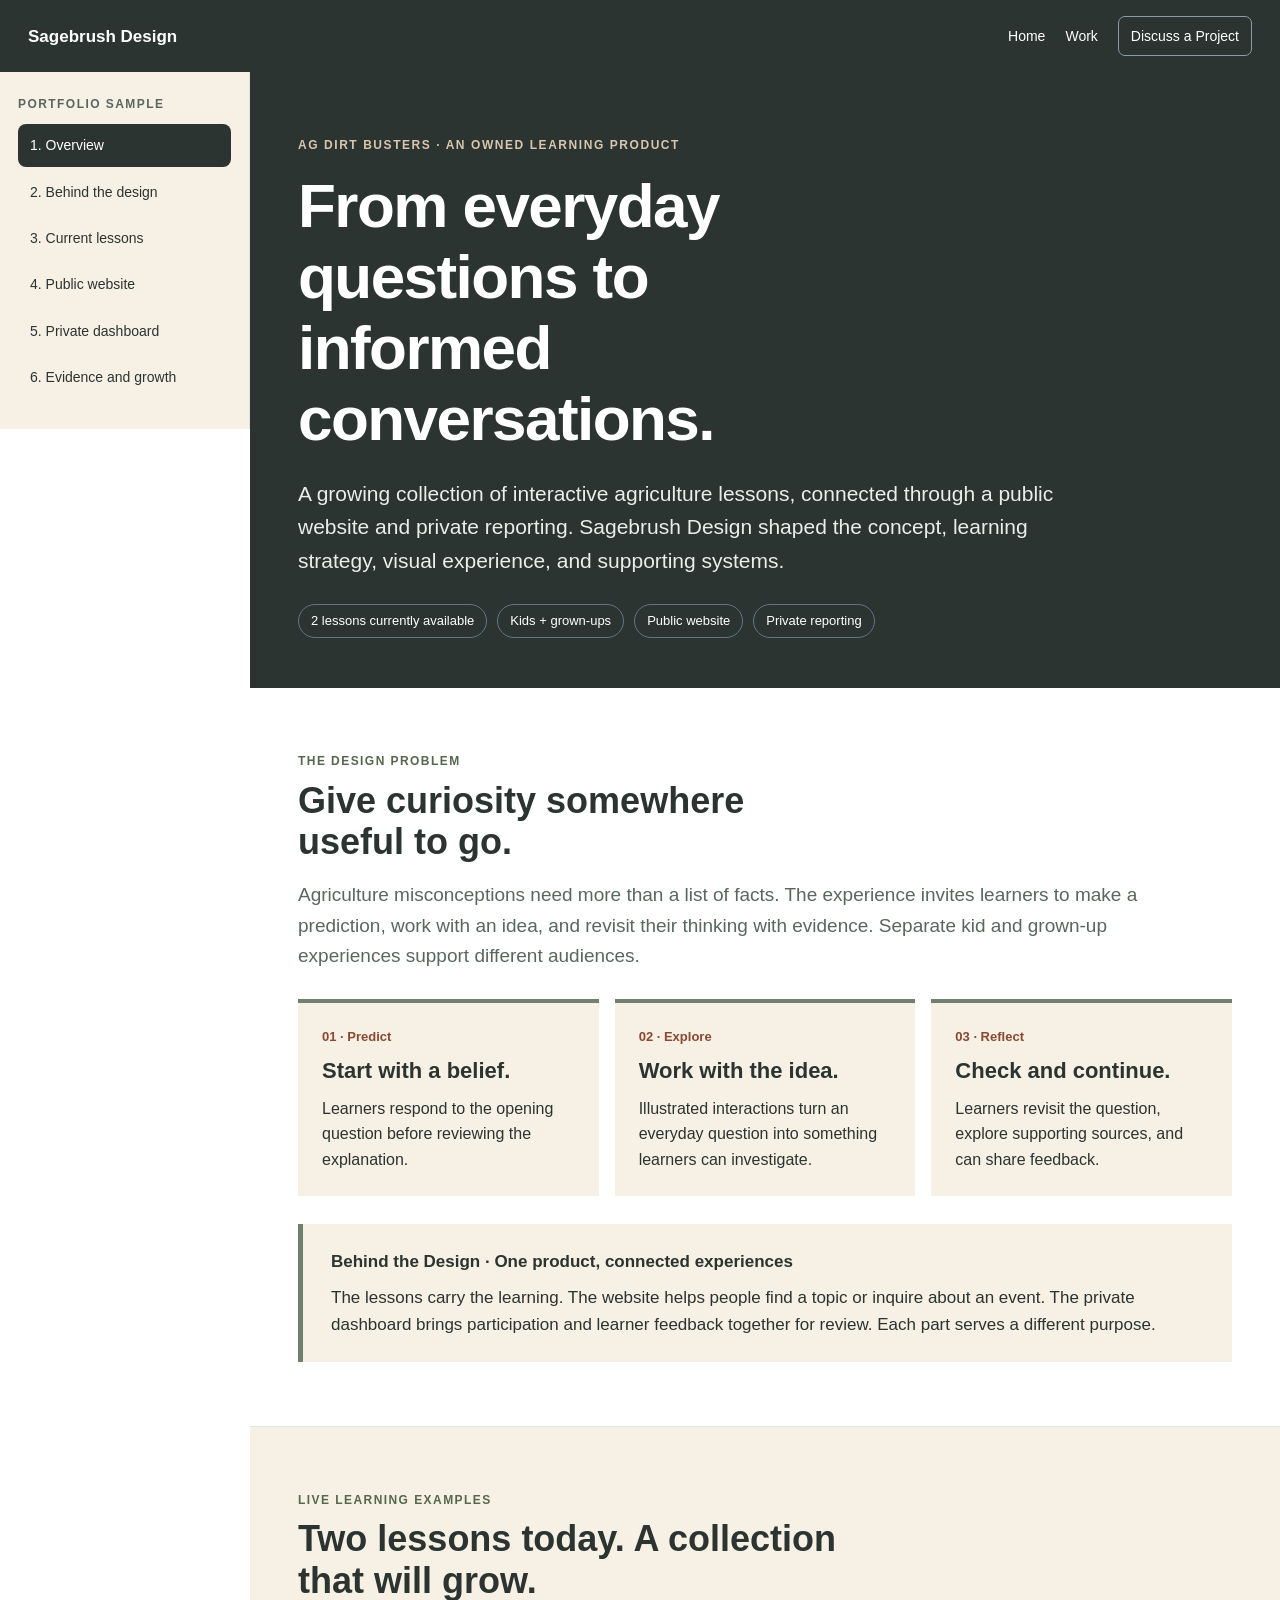
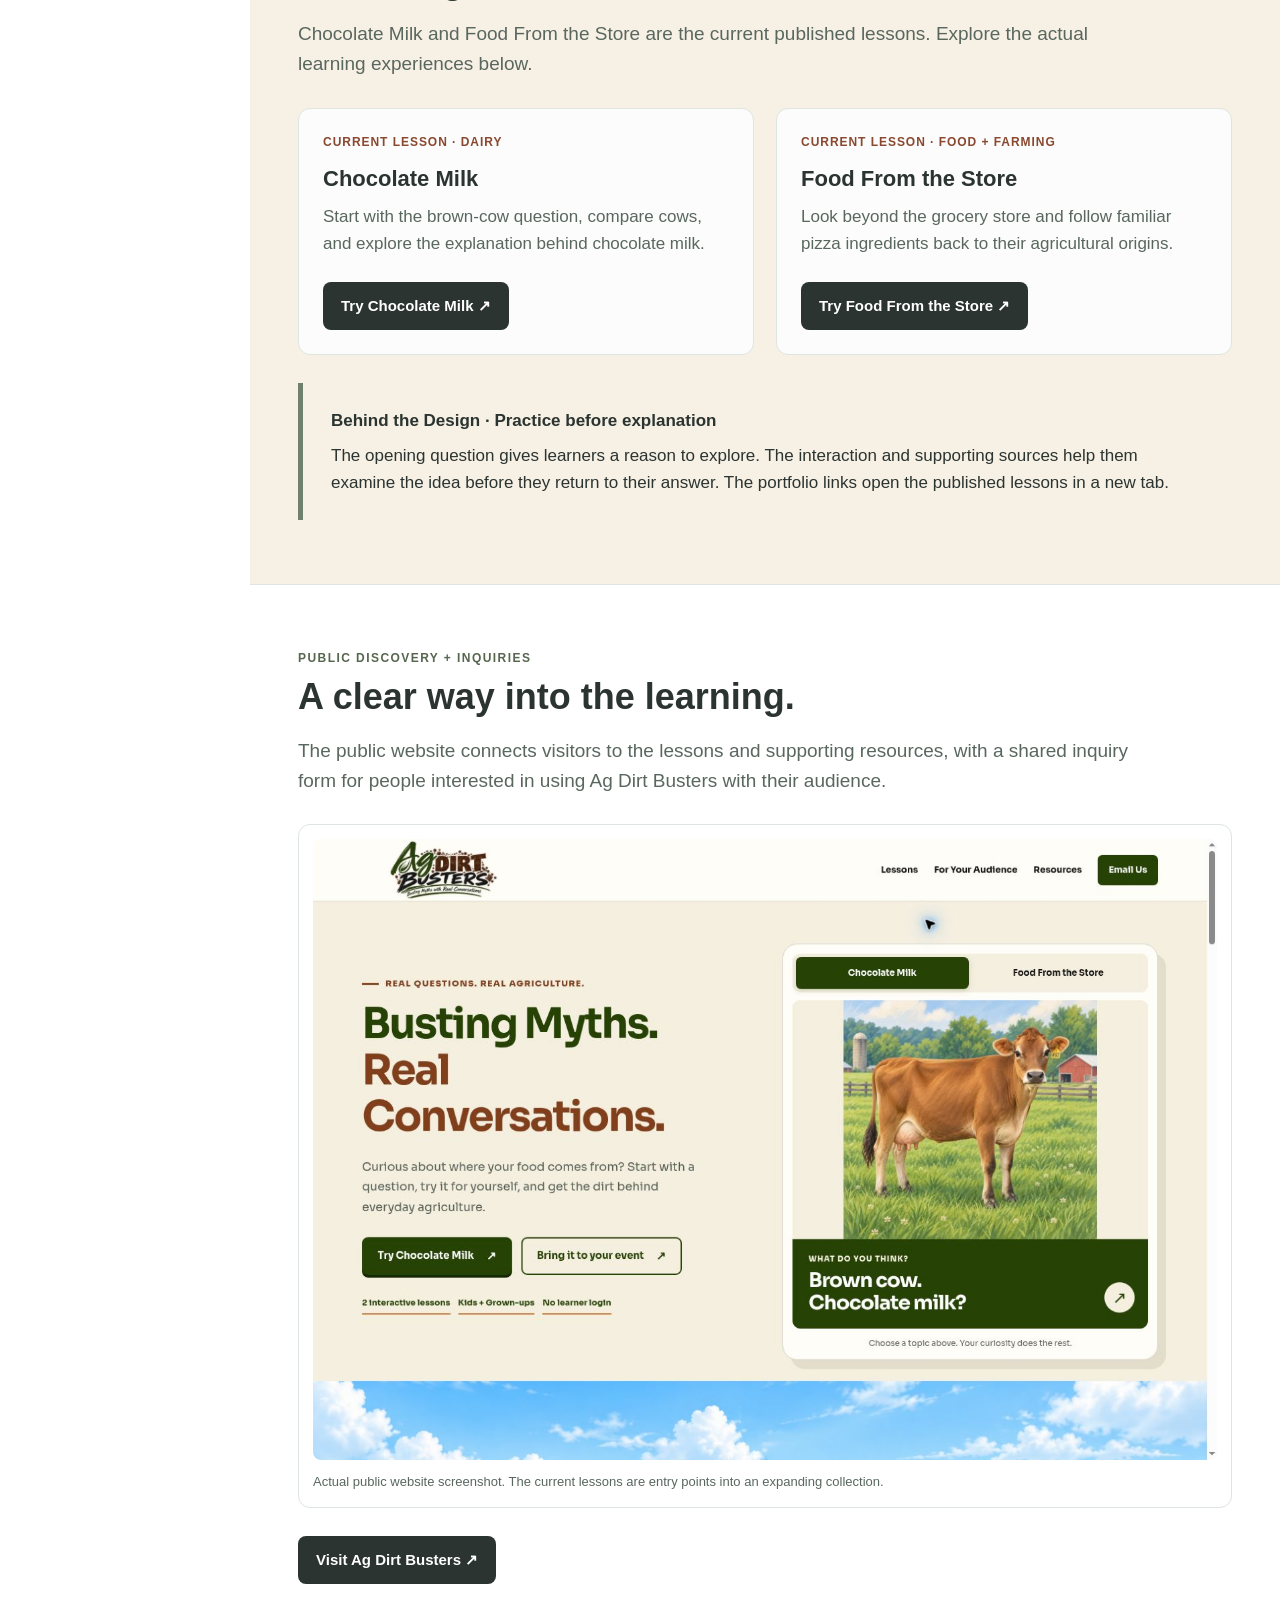
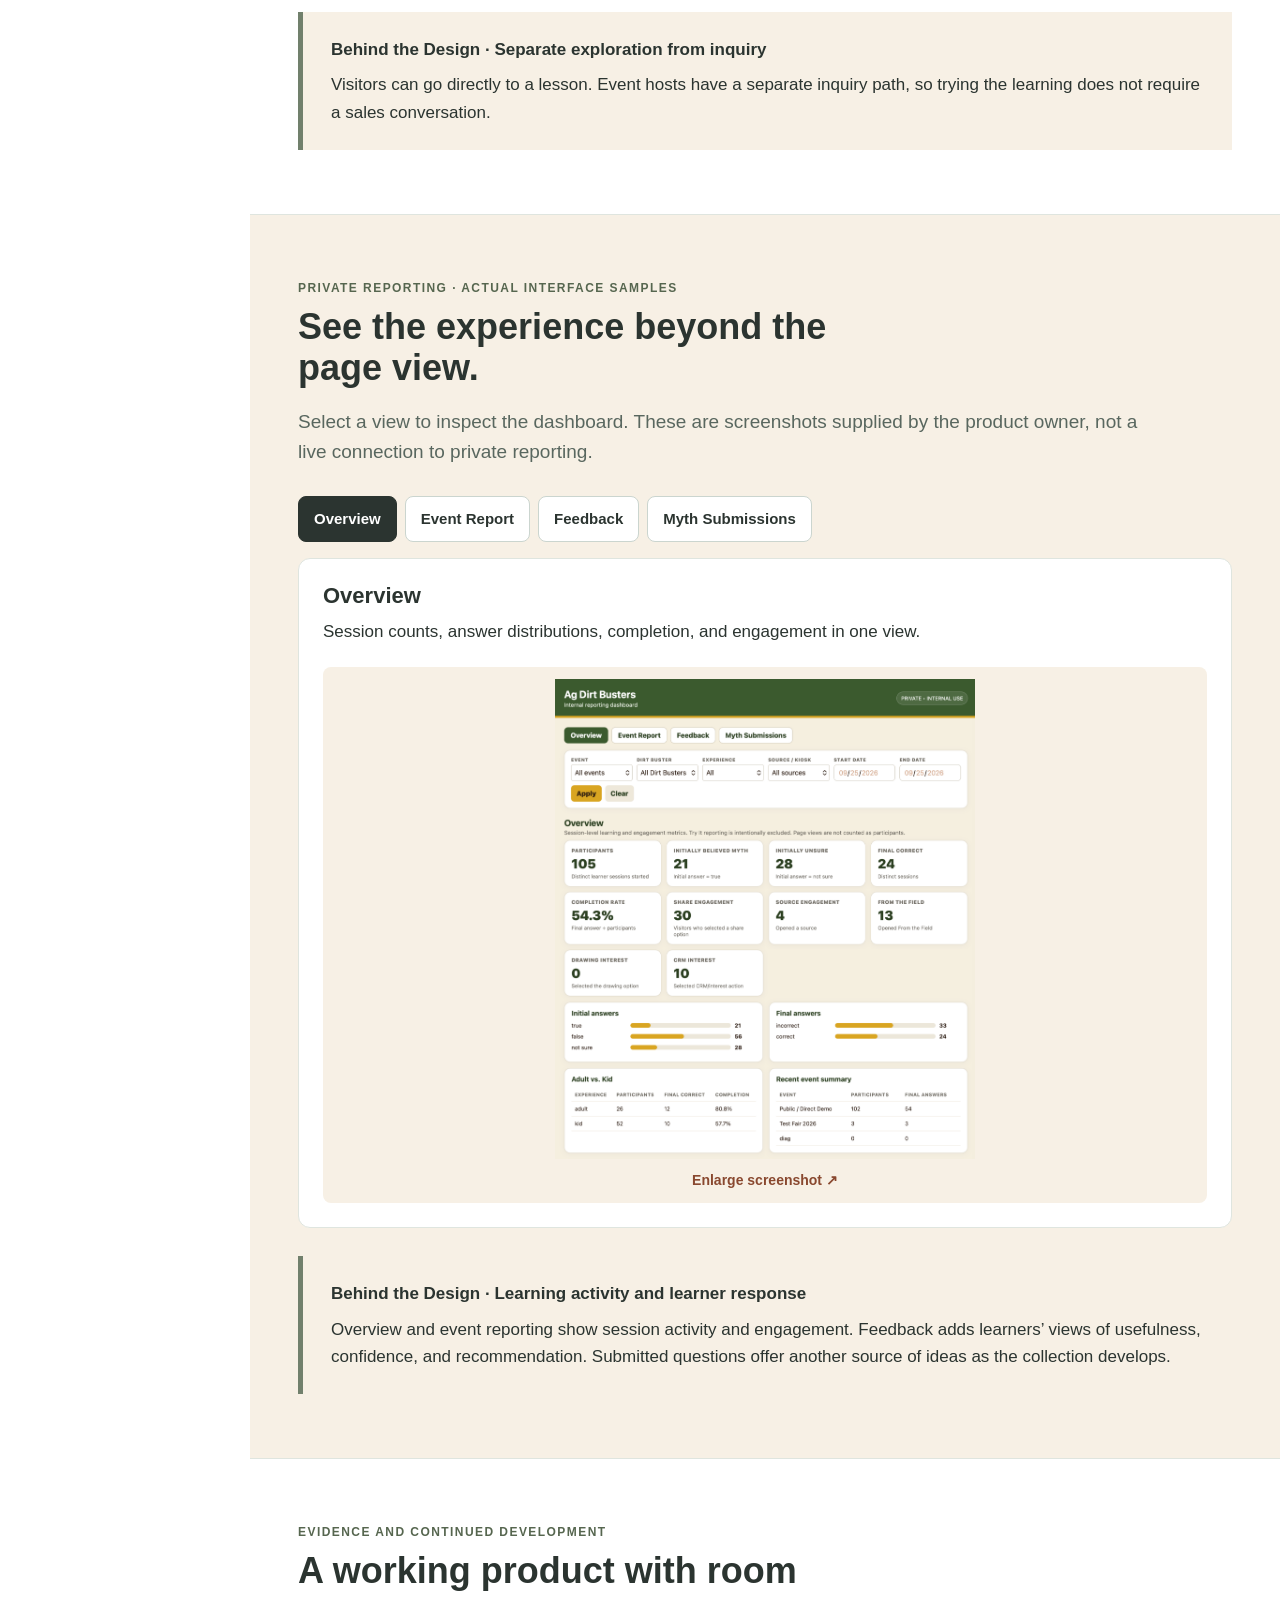
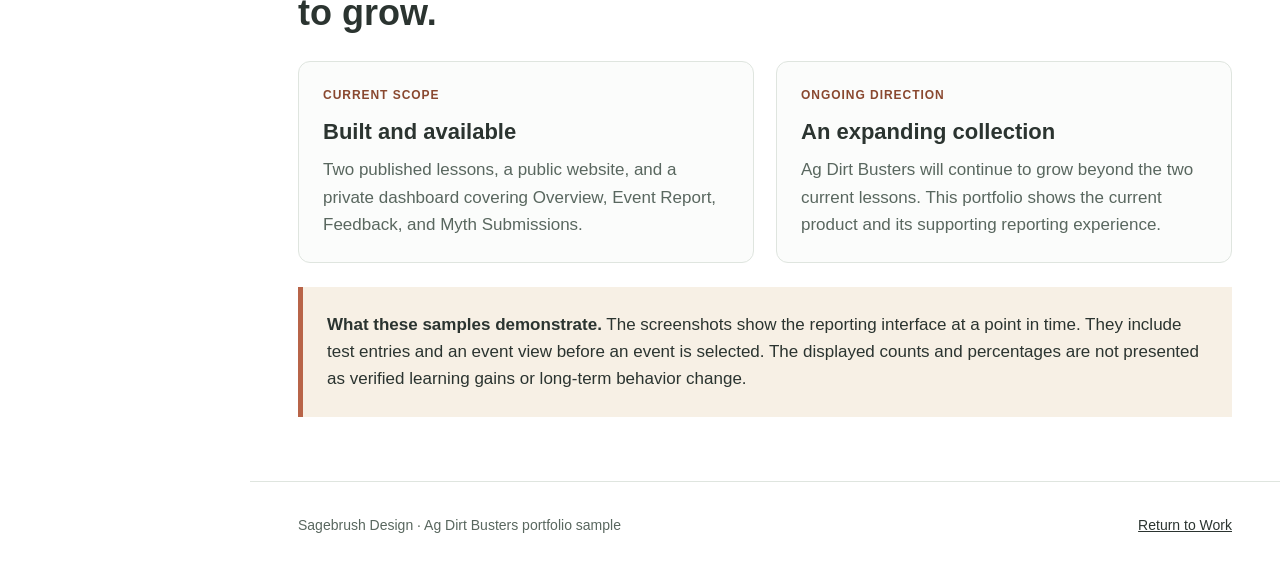
==== commit fa6f247f: "Merge pull request #4 from Techfarr/review/sagebrush-brand-adb-main Align portfolio brand colors and" ====
--- a/website/samples/ag-dirt-busters/index.html
+++ b/website/samples/ag-dirt-busters/index.html
@@ -1,30 +1,28 @@
-<!DOCTYPE html>
-
-<html lang="en"><head><meta charset="utf-8"/><meta content="width=device-width,initial-scale=1" name="viewport"/>
+<!doctype html>
+<html lang="en"><head><meta charset="utf-8"><meta name="viewport" content="width=device-width,initial-scale=1">
 <title>Ag Dirt Busters | Portfolio Sample | Sagebrush Design</title>
-<meta content="An expanding agriculture learning product: interactive lessons, a public website, and private reporting. Explore the design decisions and actual dashboard samples." name="description"/>
+<meta name="description" content="An expanding agriculture learning product: interactive lessons, a public website, and private reporting. Explore the design decisions and actual dashboard samples.">
 <style>
 :root{--ink:#2B3430;--navy:#2B3430;--sage:#71806c;--clay:#b86448;--cream:#f7f0e5;--muted:#59675f;--line:#dfe5df;--header-h:65px}*{box-sizing:border-box}html{scroll-behavior:smooth}body{margin:0;font:17px/1.6 Arial,Helvetica,sans-serif;color:var(--ink);background:#F7F0E5}img{display:block;max-width:100%}a{color:#89482f}button{font:inherit;cursor:pointer}a:focus-visible,button:focus-visible,summary:focus-visible{outline:3px solid var(--clay);outline-offset:4px}h1,h2,h3,p,figure{margin:0}h1,h2,h3{line-height:1.15}p+p{margin-top:16px}.top{position:sticky;top:0;z-index:20;background:var(--navy);color:white;padding:16px 28px;display:flex;gap:20px;align-items:center;justify-content:space-between;flex-wrap:wrap}.brand{font-weight:700;color:white;text-decoration:none}.site-nav{display:flex;gap:20px;align-items:center;flex-wrap:wrap}.site-nav a{color:white;text-decoration:none;font-size:14px}.site-nav .cta{border:1px solid #8d9aa9;padding:8px 12px;border-radius:7px}.layout{display:grid;grid-template-columns:250px minmax(0,1fr);max-width:1500px;margin:auto;background:white}.nav{position:sticky;top:var(--header-h);align-self:start;max-height:calc(100vh - var(--header-h));overflow:auto;background:#F7F0E5;padding:26px 18px;border-right:1px solid var(--line)}.nav h2{font-size:12px;letter-spacing:.12em;text-transform:uppercase;color:var(--muted);margin-bottom:12px}.nav a{display:block;text-decoration:none;color:var(--ink);font-size:14px;padding:10px 12px;margin:4px 0;border-radius:8px}.nav a:hover{background:#D9C6AE}.nav a[aria-current]{background:var(--navy);color:white}main{min-width:0}section[id]{scroll-margin-top:calc(var(--header-h) + 16px)}.hero{background:var(--navy);color:white;padding:64px 48px 50px}.eyebrow{font-size:12px;font-weight:700;letter-spacing:.13em;text-transform:uppercase;color:#d9c6ae}.hero h1{font-size:clamp(40px,5vw,62px);max-width:14ch;margin:14px 0 22px;letter-spacing:-.025em}.lede{font-size:21px;color:#e8efeb;max-width:760px}.scope{display:flex;flex-wrap:wrap;gap:10px;margin-top:26px}.scope span{border:1px solid #637489;border-radius:999px;padding:6px 12px;font-size:13px}.section{padding:64px 48px;border-bottom:1px solid var(--line)}.section h2{font-size:clamp(28px,3vw,36px);margin:8px 0 18px;max-width:27ch}.section h3{font-size:22px;margin-bottom:12px}.kicker{font-size:12px;text-transform:uppercase;letter-spacing:.12em;color:#56664f;font-weight:700}.intro{font-size:19px;color:var(--muted);max-width:850px}.two,.three{display:grid;grid-template-columns:repeat(2,minmax(0,1fr));gap:22px;margin-top:28px}.three{grid-template-columns:repeat(3,minmax(0,1fr))}.card{padding:24px;border:1px solid var(--line);background:#fbfcfb;border-radius:12px;display:flex;flex-direction:column;align-items:flex-start}.card p{color:var(--muted)}.card .label{font-size:12px;letter-spacing:.08em;text-transform:uppercase;font-weight:700;color:#89482f;margin-bottom:14px}.card .action{margin-top:auto;padding-top:24px}.btn{display:inline-block;background:var(--navy);color:white;padding:12px 18px;border-radius:8px;text-decoration:none;font-weight:700;font-size:15px}.btn:hover{background:#1F2825}.behind{padding:24px 28px;background:#F7F0E5;border-left:5px solid var(--sage);margin-top:28px}.behind strong{display:block;color:var(--navy);margin-bottom:8px}.visual{padding:14px;border:1px solid var(--line);border-radius:12px;background:white;margin:28px 0}.visual img{width:100%;height:auto;border-radius:8px}.caption{font-size:13px;color:var(--muted);margin-top:12px}.tint{background:#F7F0E5}.sequence{display:grid;grid-template-columns:repeat(3,minmax(0,1fr));gap:16px;margin-top:28px}.step{background:var(--cream);border-top:4px solid var(--sage);padding:24px}.step b{display:block;color:#89482f;font-size:13px;margin-bottom:10px}.step p{font-size:16px}.tabs{display:flex;flex-wrap:wrap;gap:8px;margin:28px 0 16px}.tabs button{padding:10px 15px;border:1px solid #cbd5cf;border-radius:8px;background:white;color:var(--ink);font-size:15px;font-weight:700}.tabs button[aria-selected=true]{background:var(--navy);border-color:var(--navy);color:white}.sample-panel{padding:24px;border:1px solid var(--line);border-radius:12px;background:white}.sample-panel[hidden]{display:none}.sample-panel h3{margin:0 0 10px}.sample-panel .image-button{display:block;width:100%;background:#F7F0E5;border:0;border-radius:8px;padding:12px;margin-top:22px}.image-button img{width:100%;height:480px;object-fit:contain}.enlarge{display:block;margin:10px 0 0;color:#89482f;font-size:14px;font-weight:700}.boundary{border-left:5px solid var(--clay);background:var(--cream);padding:24px;margin-top:24px}.footer{padding:32px 48px;color:var(--muted);font-size:14px;display:flex;flex-wrap:wrap;gap:20px;justify-content:space-between}.footer a{color:var(--ink)}dialog{width:min(1250px,calc(100vw - 24px));max-height:calc(100dvh - 24px);padding:20px;border:0;border-radius:12px;background:white}dialog::backdrop{background:#1F2825db}.dialog-head{display:flex;align-items:center;justify-content:space-between;gap:20px;margin-bottom:18px}.dialog-head h2{font-size:22px}.close{width:44px;height:44px;border:1px solid var(--line);background:white;border-radius:8px;font-size:25px}dialog img{width:100%;height:auto}.skip{position:absolute;left:-9999px;z-index:100;background:white;padding:12px}.skip:focus{left:12px;top:12px}
 @media(max-width:1000px){.three,.sequence{grid-template-columns:1fr}.layout{grid-template-columns:210px minmax(0,1fr)}}@media(max-width:800px){.layout{display:block}.nav{position:relative;top:auto;display:flex;gap:6px;overflow-x:auto;border-right:0;border-bottom:1px solid var(--line);padding:10px}.nav h2{display:none}.nav a{white-space:nowrap;flex:none;margin:0}.hero,.section{padding:40px 24px}.two{grid-template-columns:1fr}.top{padding:12px 18px}.footer{padding:28px 24px}.image-button img{height:360px}.site-nav{gap:12px}.lede{font-size:19px}}@media(prefers-reduced-motion:reduce){html{scroll-behavior:auto}}
-</style><link href="../../css/sample-common.css" rel="stylesheet"/>
-<link href="https://www.sagebrush-design.com/samples/ag-dirt-busters/" rel="canonical"/></head><body>
+</style></head><body>
 <a class="skip" href="#overview">Skip to portfolio content</a>
-<header class="top"><a class="brand" href="../../index.html">Sagebrush Design</a><nav aria-label="Portfolio site navigation" class="site-nav"><a href="../../index.html">Home</a><a href="../../work.html">Work</a><a class="cta" href="../../index.html#contact">Discuss a Project</a></nav></header>
-<div class="layout"><nav aria-label="Ag Dirt Busters portfolio sections" class="nav"><h2>Portfolio sample</h2><a aria-current="location" href="#overview">1. Overview</a><a href="#design">2. Behind the design</a><a href="#lessons">3. Current lessons</a><a href="#website">4. Public website</a><a href="#dashboard">5. Private dashboard</a><a href="#status">6. Evidence and growth</a></nav>
+<header class="top"><a class="brand" href="../../index.html">Sagebrush Design</a><nav class="site-nav" aria-label="Portfolio site navigation"><a href="../../index.html">Home</a><a href="../../work.html">Work</a><a class="cta" href="../../index.html#contact">Discuss a Project</a></nav></header>
+<div class="layout"><nav class="nav" aria-label="Ag Dirt Busters portfolio sections"><h2>Portfolio sample</h2><a href="#overview" aria-current="location">1. Overview</a><a href="#design">2. Behind the design</a><a href="#lessons">3. Current lessons</a><a href="#website">4. Public website</a><a href="#dashboard">5. Private dashboard</a><a href="#status">6. Evidence and growth</a></nav>
 <main><section class="hero" id="overview"><p class="eyebrow">Ag Dirt Busters · An owned learning product</p><h1>From everyday questions to informed conversations.</h1><p class="lede">A growing collection of interactive agriculture lessons, connected through a public website and private reporting. Sagebrush Design shaped the concept, learning strategy, visual experience, and supporting systems.</p><div class="scope"><span>2 lessons currently available</span><span>Kids + grown-ups</span><span>Public website</span><span>Private reporting</span></div></section>
 <section class="section" id="design"><p class="kicker">The design problem</p><h2>Give curiosity somewhere useful to go.</h2><p class="intro">Agriculture misconceptions need more than a list of facts. The experience invites learners to make a prediction, work with an idea, and revisit their thinking with evidence. Separate kid and grown-up experiences support different audiences.</p><div class="sequence"><article class="step"><b>01 · Predict</b><h3>Start with a belief.</h3><p>Learners respond to the opening question before reviewing the explanation.</p></article><article class="step"><b>02 · Explore</b><h3>Work with the idea.</h3><p>Illustrated interactions turn an everyday question into something learners can investigate.</p></article><article class="step"><b>03 · Reflect</b><h3>Check and continue.</h3><p>Learners revisit the question, explore supporting sources, and can share feedback.</p></article></div><div class="behind"><strong>Behind the Design · One product, connected experiences</strong>The lessons carry the learning. The website helps people find a topic or inquire about an event. The private dashboard brings participation and learner feedback together for review. Each part serves a different purpose.</div></section>
-<section class="section tint" id="lessons"><p class="kicker">Live learning examples</p><h2>Two lessons today. A collection that will grow.</h2><p class="intro">Chocolate Milk and Food From the Store are the current published lessons. Explore the actual learning experiences below.</p><div class="two"><article class="card"><span class="label">Current lesson · Dairy</span><h3>Chocolate Milk</h3><p>Start with the brown-cow question, compare cows, and explore the explanation behind chocolate milk.</p><div class="action"><a class="btn" href="https://agdirtbusters-chocolatemilkedition.netlify.app/?source=sagebrush" rel="noopener" target="_blank">Try Chocolate Milk ↗</a></div></article><article class="card"><span class="label">Current lesson · Food + farming</span><h3>Food From the Store</h3><p>Look beyond the grocery store and follow familiar pizza ingredients back to their agricultural origins.</p><div class="action"><a class="btn" href="https://agdirtbusters-foodfromthestore.netlify.app/?source=sagebrush" rel="noopener" target="_blank">Try Food From the Store ↗</a></div></article></div><div class="behind"><strong>Behind the Design · Practice before explanation</strong>The opening question gives learners a reason to explore. The interaction and supporting sources help them examine the idea before they return to their answer. The portfolio links open the published lessons in a new tab.</div></section>
-<section class="section" id="website"><p class="kicker">Public discovery + inquiries</p><h2>A clear way into the learning.</h2><p class="intro">The public website connects visitors to the lessons and supporting resources, with a shared inquiry form for people interested in using Ag Dirt Busters with their audience.</p><figure class="visual"><img alt="Published Ag Dirt Busters website showing the Chocolate Milk and Food From the Store choices and a brown cow illustration." loading="lazy" src="../../assets/projects/ag-dirt-busters/review/visual-1.jpg"/><figcaption class="caption">Actual public website screenshot. The current lessons are entry points into an expanding collection.</figcaption></figure><a class="btn" href="https://agdirtbusters.com/?source=sagebrush" rel="noopener" target="_blank">Visit Ag Dirt Busters ↗</a><div class="behind"><strong>Behind the Design · Separate exploration from inquiry</strong>Visitors can go directly to a lesson. Event hosts have a separate inquiry path, so trying the learning does not require a sales conversation.</div></section>
+<section class="section tint" id="lessons"><p class="kicker">Live learning examples</p><h2>Two lessons today. A collection that will grow.</h2><p class="intro">Chocolate Milk and Food From the Store are the current published lessons. Explore the actual learning experiences below.</p><div class="two"><article class="card"><span class="label">Current lesson · Dairy</span><h3>Chocolate Milk</h3><p>Start with the brown-cow question, compare cows, and explore the explanation behind chocolate milk.</p><div class="action"><a class="btn" href="https://agdirtbusters-chocolatemilkedition.netlify.app/?source=sagebrush" target="_blank" rel="noopener">Try Chocolate Milk ↗</a></div></article><article class="card"><span class="label">Current lesson · Food + farming</span><h3>Food From the Store</h3><p>Look beyond the grocery store and follow familiar pizza ingredients back to their agricultural origins.</p><div class="action"><a class="btn" href="https://agdirtbusters-foodfromthestore.netlify.app/?source=sagebrush" target="_blank" rel="noopener">Try Food From the Store ↗</a></div></article></div><div class="behind"><strong>Behind the Design · Practice before explanation</strong>The opening question gives learners a reason to explore. The interaction and supporting sources help them examine the idea before they return to their answer. The portfolio links open the published lessons in a new tab.</div></section>
+<section class="section" id="website"><p class="kicker">Public discovery + inquiries</p><h2>A clear way into the learning.</h2><p class="intro">The public website connects visitors to the lessons and supporting resources, with a shared inquiry form for people interested in using Ag Dirt Busters with their audience.</p><figure class="visual"><img src="../../assets/projects/ag-dirt-busters/public-website.jpg" alt="Published Ag Dirt Busters website showing the Chocolate Milk and Food From the Store choices and a brown cow illustration." loading="lazy"><figcaption class="caption">Actual public website screenshot. The current lessons are entry points into an expanding collection.</figcaption></figure><a class="btn" href="https://agdirtbusters.com/" target="_blank" rel="noopener">Visit Ag Dirt Busters ↗</a><div class="behind"><strong>Behind the Design · Separate exploration from inquiry</strong>Visitors can go directly to a lesson. Event hosts have a separate inquiry path, so trying the learning does not require a sales conversation.</div></section>
 <section class="section tint" id="dashboard"><p class="kicker">Private reporting · Actual interface samples</p><h2>See the experience beyond the page view.</h2><p class="intro">Select a view to inspect the dashboard. These are screenshots supplied by the product owner, not a live connection to private reporting.</p>
-<div aria-label="Dashboard samples" class="tabs" role="tablist"><button aria-controls="panel-overview" aria-selected="true" data-panel="overview" id="tab-overview" role="tab">Overview</button><button aria-controls="panel-event" aria-selected="false" data-panel="event" id="tab-event" role="tab" tabindex="-1">Event Report</button><button aria-controls="panel-feedback" aria-selected="false" data-panel="feedback" id="tab-feedback" role="tab" tabindex="-1">Feedback</button><button aria-controls="panel-myths" aria-selected="false" data-panel="myths" id="tab-myths" role="tab" tabindex="-1">Myth Submissions</button></div>
-<section aria-labelledby="tab-overview" class="sample-panel" id="panel-overview" role="tabpanel" tabindex="0"><h3>Overview</h3><p>Session counts, answer distributions, completion, and engagement in one view.</p><button aria-haspopup="dialog" aria-label="Enlarge Overview screenshot" class="image-button" data-enlarge="Overview"><img alt="Actual Ag Dirt Busters Overview dashboard screenshot." loading="lazy" src="../../assets/projects/ag-dirt-busters/review/visual-2.png"/><span class="enlarge">Enlarge screenshot ↗</span></button></section>
-<section aria-labelledby="tab-event" class="sample-panel" hidden="" id="panel-event" role="tabpanel" tabindex="0"><h3>Event Report</h3><p>Event reporting controls and activity breakdowns. This screenshot shows the state before a specific event is selected.</p><button aria-haspopup="dialog" aria-label="Enlarge Event Report screenshot" class="image-button" data-enlarge="Event Report"><img alt="Actual Ag Dirt Busters Event Report dashboard screenshot." loading="lazy" src="../../assets/projects/ag-dirt-busters/review/visual-3.png"/><span class="enlarge">Enlarge screenshot ↗</span></button></section>
-<section aria-labelledby="tab-feedback" class="sample-panel" hidden="" id="panel-feedback" role="tabpanel" tabindex="0"><h3>Feedback</h3><p>Response counts and learner views of usefulness, explanation confidence, and recommendation.</p><button aria-haspopup="dialog" aria-label="Enlarge Feedback screenshot" class="image-button" data-enlarge="Feedback"><img alt="Actual Ag Dirt Busters Feedback dashboard screenshot." loading="lazy" src="../../assets/projects/ag-dirt-busters/review/visual-4.png"/><span class="enlarge">Enlarge screenshot ↗</span></button></section>
-<section aria-labelledby="tab-myths" class="sample-panel" hidden="" id="panel-myths" role="tabpanel" tabindex="0"><h3>Myth Submissions</h3><p>Read-only submitted questions. The visible entries are test data demonstrating the interface.</p><button aria-haspopup="dialog" aria-label="Enlarge Myth Submissions screenshot" class="image-button" data-enlarge="Myth Submissions"><img alt="Actual Ag Dirt Busters Myth Submissions dashboard screenshot." loading="lazy" src="../../assets/projects/ag-dirt-busters/review/visual-5.png"/><span class="enlarge">Enlarge screenshot ↗</span></button></section>
+<div class="tabs" role="tablist" aria-label="Dashboard samples"><button id="tab-overview" role="tab" aria-selected="true" aria-controls="panel-overview" data-panel="overview">Overview</button><button id="tab-event" role="tab" aria-selected="false" aria-controls="panel-event" tabindex="-1" data-panel="event">Event Report</button><button id="tab-feedback" role="tab" aria-selected="false" aria-controls="panel-feedback" tabindex="-1" data-panel="feedback">Feedback</button><button id="tab-myths" role="tab" aria-selected="false" aria-controls="panel-myths" tabindex="-1" data-panel="myths">Myth Submissions</button></div>
+<section class="sample-panel" id="panel-overview" role="tabpanel" aria-labelledby="tab-overview" tabindex="0"><h3>Overview</h3><p>Session counts, answer distributions, completion, and engagement in one view.</p><button class="image-button" data-enlarge="Overview" aria-haspopup="dialog" aria-label="Enlarge Overview screenshot"><img src="../../assets/projects/ag-dirt-busters/dashboard-overview.png" alt="Actual Ag Dirt Busters Overview dashboard screenshot." loading="lazy"><span class="enlarge">Enlarge screenshot ↗</span></button></section>
+<section class="sample-panel" id="panel-event" role="tabpanel" aria-labelledby="tab-event" tabindex="0" hidden><h3>Event Report</h3><p>Event reporting controls and activity breakdowns. This screenshot shows the state before a specific event is selected.</p><button class="image-button" data-enlarge="Event Report" aria-haspopup="dialog" aria-label="Enlarge Event Report screenshot"><img src="../../assets/projects/ag-dirt-busters/dashboard-event-report.png" alt="Actual Ag Dirt Busters Event Report dashboard screenshot." loading="lazy"><span class="enlarge">Enlarge screenshot ↗</span></button></section>
+<section class="sample-panel" id="panel-feedback" role="tabpanel" aria-labelledby="tab-feedback" tabindex="0" hidden><h3>Feedback</h3><p>Response counts and learner views of usefulness, explanation confidence, and recommendation.</p><button class="image-button" data-enlarge="Feedback" aria-haspopup="dialog" aria-label="Enlarge Feedback screenshot"><img src="../../assets/projects/ag-dirt-busters/dashboard-feedback.png" alt="Actual Ag Dirt Busters Feedback dashboard screenshot." loading="lazy"><span class="enlarge">Enlarge screenshot ↗</span></button></section>
+<section class="sample-panel" id="panel-myths" role="tabpanel" aria-labelledby="tab-myths" tabindex="0" hidden><h3>Myth Submissions</h3><p>Read-only submitted questions. The visible entries are test data demonstrating the interface.</p><button class="image-button" data-enlarge="Myth Submissions" aria-haspopup="dialog" aria-label="Enlarge Myth Submissions screenshot"><img src="../../assets/projects/ag-dirt-busters/dashboard-myth-submissions.png" alt="Actual Ag Dirt Busters Myth Submissions dashboard screenshot." loading="lazy"><span class="enlarge">Enlarge screenshot ↗</span></button></section>
 <div class="behind"><strong>Behind the Design · Learning activity and learner response</strong>Overview and event reporting show session activity and engagement. Feedback adds learners’ views of usefulness, confidence, and recommendation. Submitted questions offer another source of ideas as the collection develops.</div></section>
 <section class="section" id="status"><p class="kicker">Evidence and continued development</p><h2>A working product with room to grow.</h2><div class="two"><article class="card"><span class="label">Current scope</span><h3>Built and available</h3><p>Two published lessons, a public website, and a private dashboard covering Overview, Event Report, Feedback, and Myth Submissions.</p></article><article class="card"><span class="label">Ongoing direction</span><h3>An expanding collection</h3><p>Ag Dirt Busters will continue to grow beyond the two current lessons. This portfolio shows the current product and its supporting reporting experience.</p></article></div><div class="boundary"><strong>What these samples demonstrate.</strong> The screenshots show the reporting interface at a point in time. They include test entries and an event view before an event is selected. The displayed counts and percentages are not presented as verified learning gains or long-term behavior change.</div></section>
 <footer class="footer"><span>Sagebrush Design · Ag Dirt Busters portfolio sample</span><a href="../../work.html">Return to Work</a></footer></main></div>
-<dialog aria-labelledby="image-title" id="image-dialog"><div class="dialog-head"><h2 id="image-title"></h2><button aria-label="Close enlarged screenshot" class="close" type="button">×</button></div><img alt="" id="enlarged-image"/></dialog>
+<dialog aria-labelledby="image-title" id="image-dialog"><div class="dialog-head"><h2 id="image-title"></h2><button class="close" type="button" aria-label="Close enlarged screenshot">×</button></div><img id="enlarged-image" alt=""></dialog>
 <script>
 const tabs=[...document.querySelectorAll('[role="tab"]')];
 function selectTab(tab){tabs.forEach(t=>{const active=t===tab;t.setAttribute('aria-selected',String(active));t.tabIndex=active?0:-1;document.getElementById(t.getAttribute('aria-controls')).hidden=!active;});}
